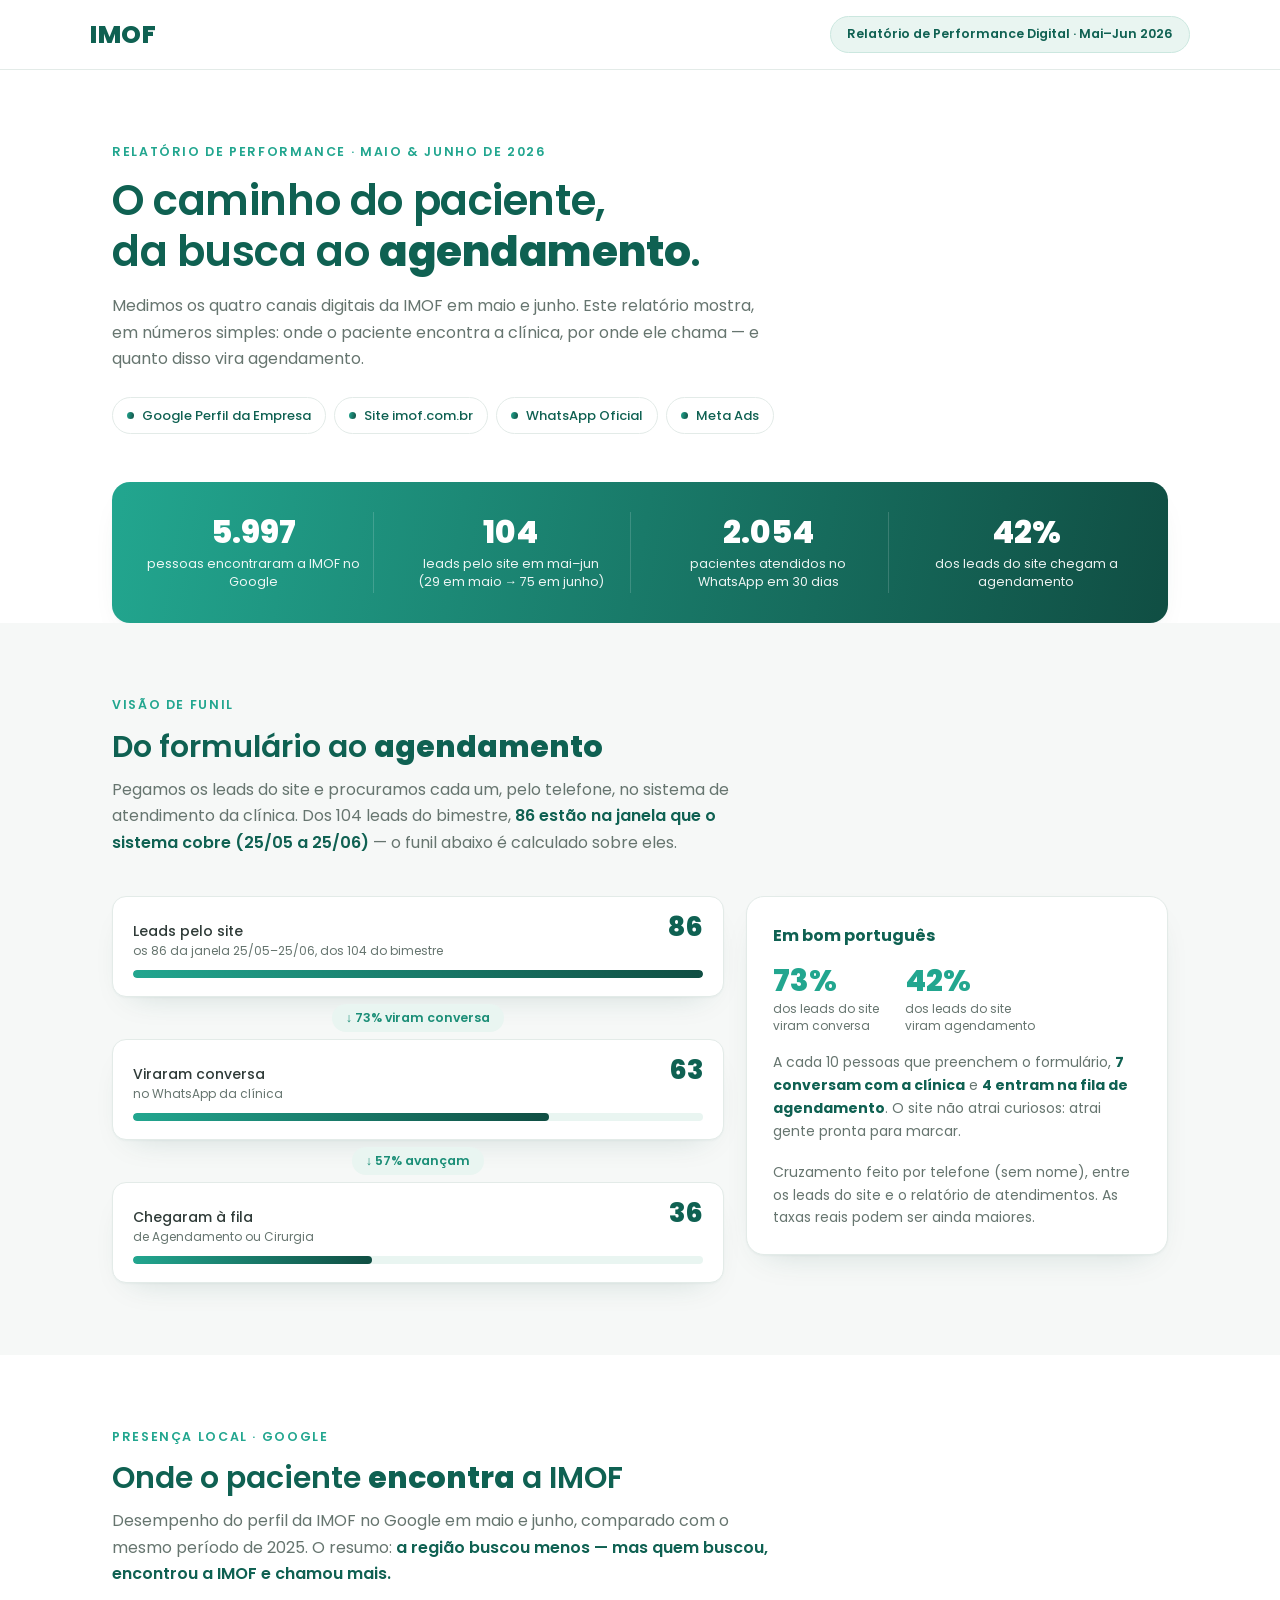
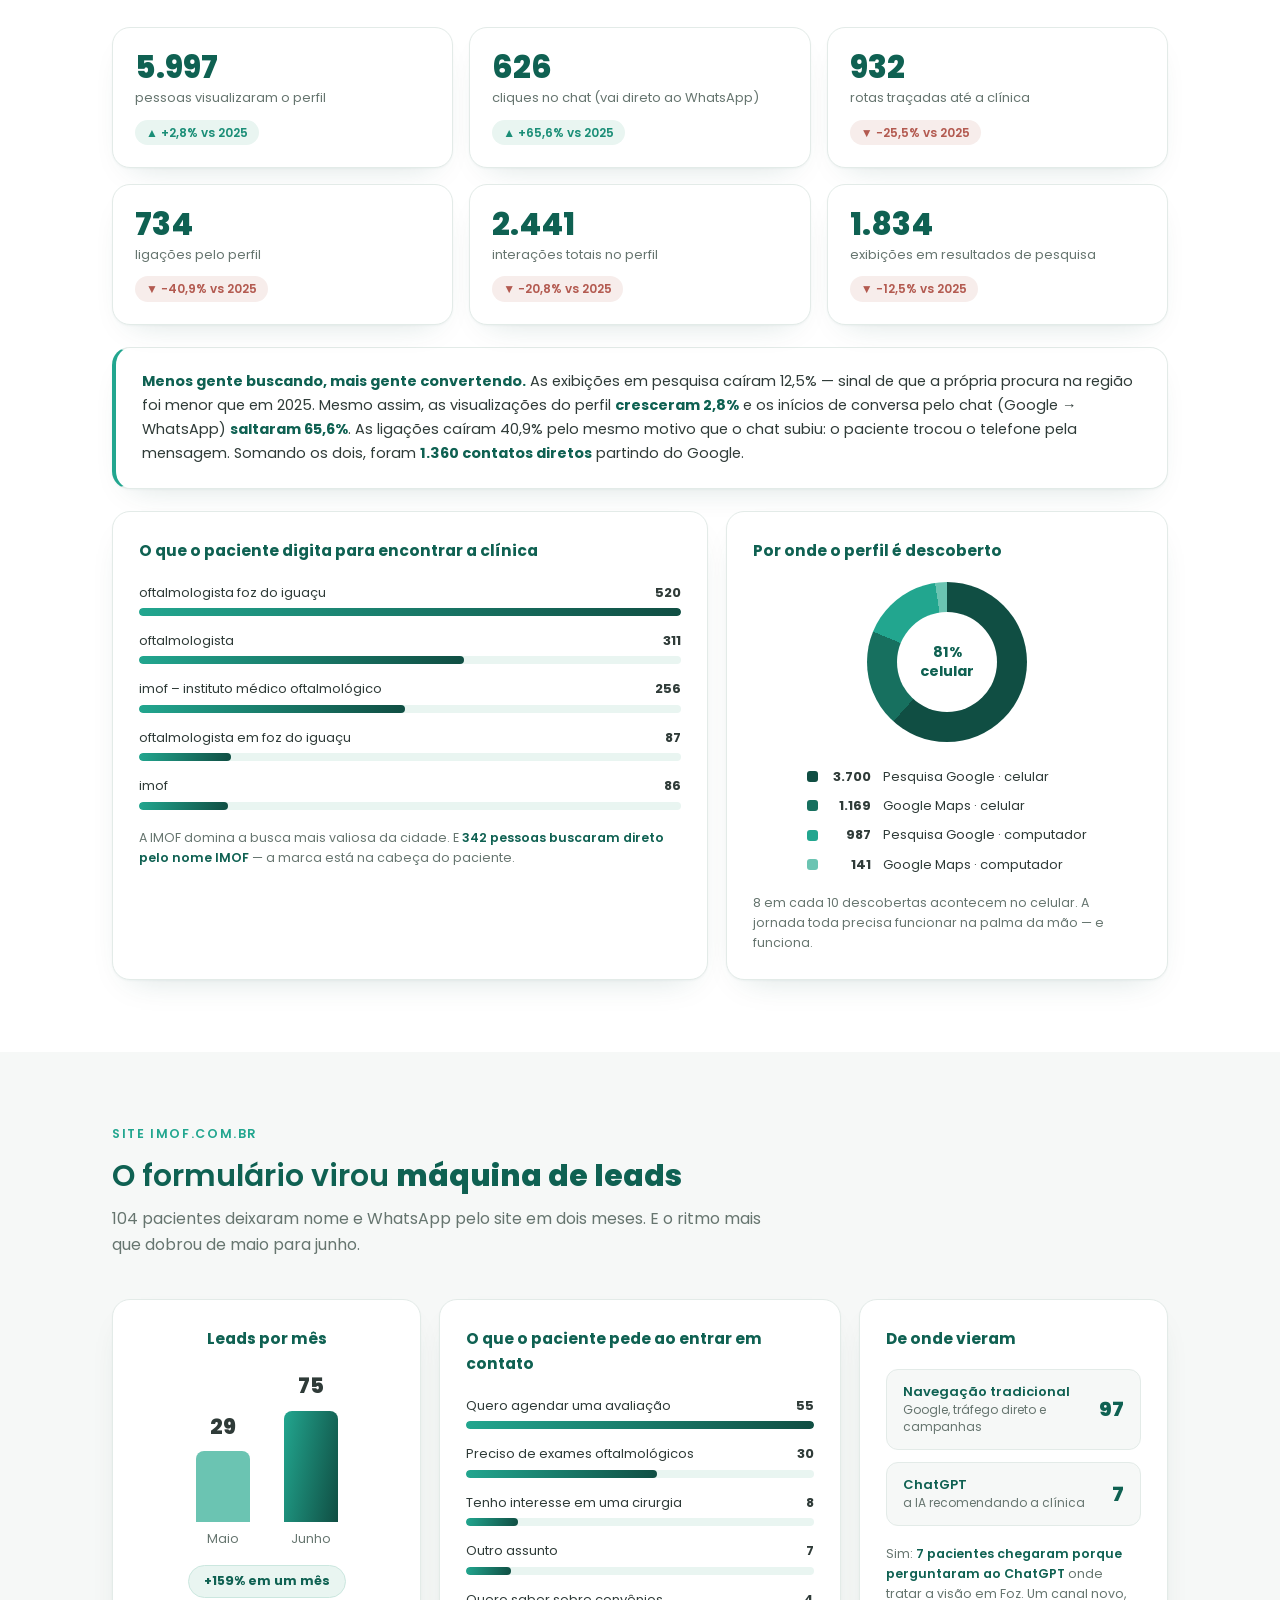
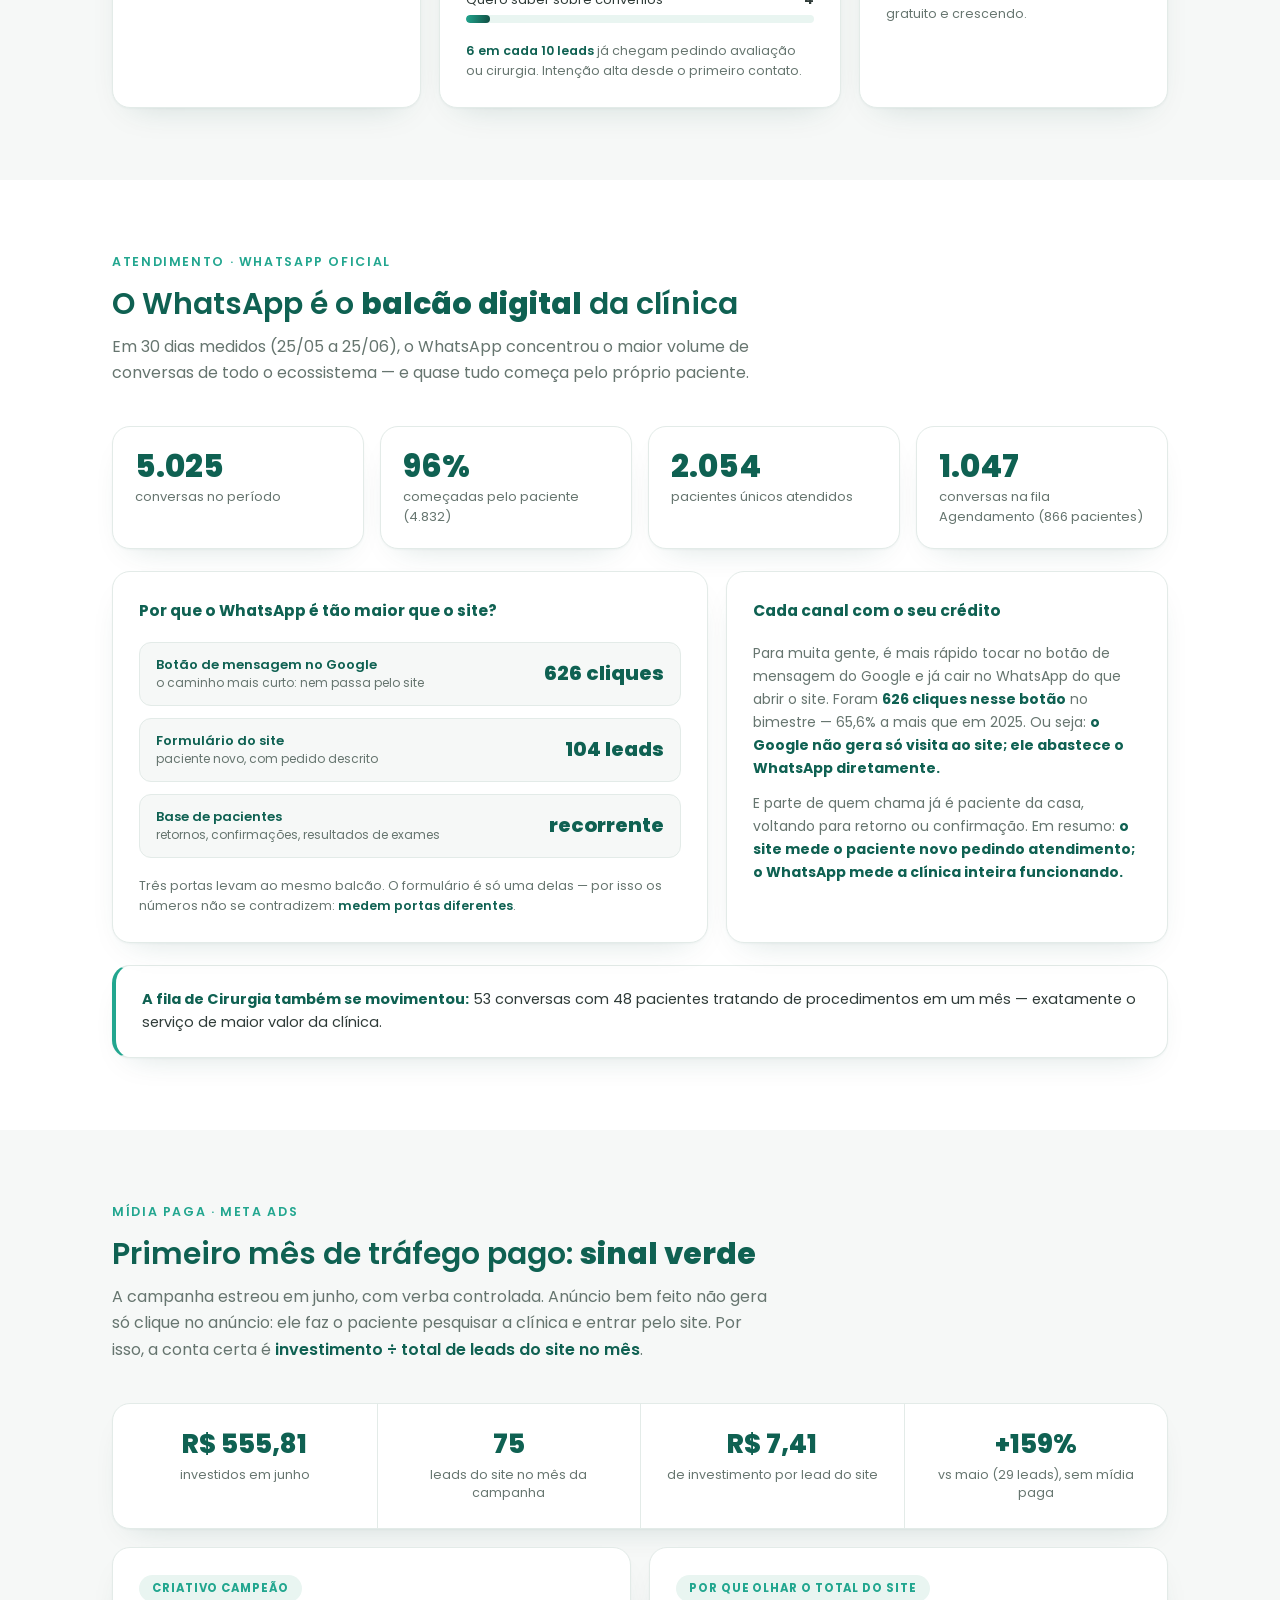
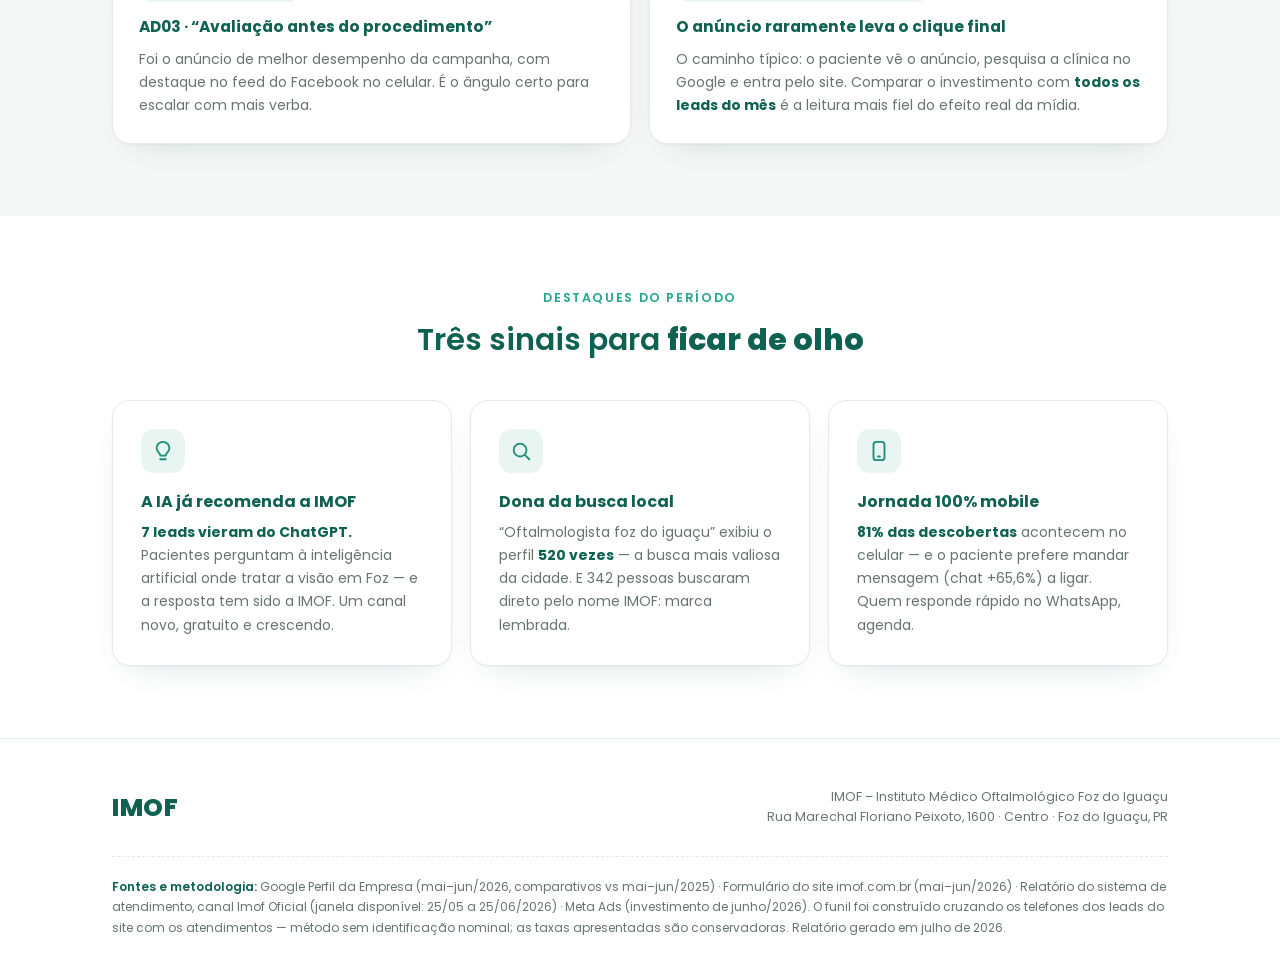
==== index.html @ c505ea87 "Publica relatório de performance digital IMOF (mai-jun 2026) Co-Authored-By: Claude Sonnet 5 <norepl" ====
<!DOCTYPE html>
<html lang="pt-BR">
<head>
<meta charset="UTF-8">
<meta name="viewport" content="width=device-width, initial-scale=1.0">
<title>IMOF · Relatório de Performance Digital — Maio & Junho 2026</title>
<link rel="icon" href="https://imof.com.br/wp-content/uploads/2026/04/imof-favicon-512-300x300.png">
<link rel="preconnect" href="https://fonts.googleapis.com">
<link rel="preconnect" href="https://fonts.gstatic.com" crossorigin>
<link href="https://fonts.googleapis.com/css2?family=Poppins:wght@400;500;600;700;800&display=swap" rel="stylesheet">
<style>
:root{
  --g900:#104E43;
  --g700:#0F6152;
  --g600:#17705F;
  --g500:#1B8E77;
  --g400:#22A68F;
  --mint:#6BC4B2;
  --mint-soft:#E9F5F1;
  --ink:#2F3B38;
  --muted:#66756F;
  --bg:#F6F8F7;
  --card:#FFFFFF;
  --line:#E3EBE8;
  --down:#B35A50;
  --grad:linear-gradient(100deg,#22A68F 0%,#104E43 100%);
  --shadow:0 1px 2px rgba(16,78,67,.04),0 14px 34px -20px rgba(16,78,67,.22);
  --radius:18px;
}
*{margin:0;padding:0;box-sizing:border-box}
html{scroll-behavior:smooth}
body{font-family:'Poppins',-apple-system,'Segoe UI',sans-serif;color:var(--ink);background:#fff;font-size:16px;line-height:1.65;-webkit-font-smoothing:antialiased}
.wrap{max-width:1100px;margin:0 auto;padding:0 22px}
section{padding:72px 0}
section.alt{background:var(--bg)}
@media(max-width:720px){section{padding:52px 0}}

/* ---------- tipografia ---------- */
.eyebrow{font-size:12.5px;font-weight:600;letter-spacing:.13em;text-transform:uppercase;color:var(--g400);margin-bottom:12px}
h1{font-size:clamp(27px,4.2vw,42px);font-weight:600;color:var(--g700);line-height:1.22;letter-spacing:-.01em}
h1 b,h2 b{font-weight:800}
h2{font-size:clamp(22px,3vw,30px);font-weight:600;color:var(--g700);line-height:1.3;margin-bottom:10px}
.lead{color:var(--muted);max-width:660px;font-size:16px}
.lead b{color:var(--g700);font-weight:600}
.center{text-align:center}
.center .lead{margin:0 auto}

/* ---------- header ---------- */
header{position:sticky;top:0;background:rgba(255,255,255,.92);backdrop-filter:blur(8px);z-index:50;border-bottom:1px solid var(--line)}
.topbar{display:flex;align-items:center;justify-content:space-between;padding:14px 0}
.topbar img{height:42px;width:auto;display:block}
.logo-fallback{font-weight:800;font-size:25px;color:var(--g700);letter-spacing:.02em}
.report-tag{font-size:12.5px;font-weight:600;color:var(--g700);background:var(--mint-soft);border:1px solid #CBE7DF;padding:7px 16px;border-radius:999px;white-space:nowrap}
@media(max-width:600px){.report-tag{display:none}}

/* ---------- hero ---------- */
.hero{padding:72px 0 0}
@media(max-width:720px){.hero{padding:48px 0 0}}
.hero .lead{margin-top:16px}
.hero-meta{display:flex;gap:8px;flex-wrap:wrap;margin-top:24px}
.pill{display:inline-flex;align-items:center;gap:8px;font-size:13px;font-weight:500;color:var(--g700);background:#fff;border:1px solid var(--line);border-radius:999px;padding:7px 14px}
.pill .dot{width:7px;height:7px;border-radius:50%;background:var(--grad)}
.hero-strip{margin-top:48px;background:var(--grad);border-radius:var(--radius);padding:30px 22px;display:grid;grid-template-columns:repeat(4,1fr);gap:18px;box-shadow:var(--shadow)}
.hero-strip .hs{color:#fff;text-align:center;padding:2px 10px;border-right:1px solid rgba(255,255,255,.16)}
.hero-strip .hs:last-child{border-right:none}
.hs .n{font-size:clamp(25px,3vw,32px);font-weight:800;line-height:1.1}
.hs .l{font-size:12.5px;opacity:.92;margin-top:6px;line-height:1.45}
@media(max-width:860px){
  .hero-strip{grid-template-columns:repeat(2,1fr);row-gap:24px}
  .hero-strip .hs:nth-child(2){border-right:none}
}
@media(max-width:440px){
  .hero-strip{grid-template-columns:1fr}
  .hero-strip .hs{border-right:none;border-bottom:1px solid rgba(255,255,255,.16);padding-bottom:18px}
  .hero-strip .hs:last-child{border-bottom:none;padding-bottom:2px}
}

/* ---------- cards base ---------- */
.panel,.mcard,.fcard,.insight{background:var(--card);border:1px solid var(--line);border-radius:var(--radius);box-shadow:var(--shadow)}
.panel{padding:26px}
.panel h3{font-size:15.5px;font-weight:700;color:var(--g700);margin-bottom:18px}
.footnote{font-size:12.5px;color:var(--muted);margin-top:18px;line-height:1.6}
.footnote b{color:var(--g700);font-weight:600}

/* ---------- funil ---------- */
.funnel-grid{display:grid;grid-template-columns:1.45fr 1fr;gap:22px;margin-top:40px;align-items:start}
@media(max-width:860px){.funnel-grid{grid-template-columns:1fr}}
.funnel{display:flex;flex-direction:column}
.frow{background:var(--card);border:1px solid var(--line);border-radius:14px;padding:16px 20px 18px;box-shadow:var(--shadow)}
.frow .ftop{display:flex;justify-content:space-between;align-items:baseline;gap:14px;margin-bottom:10px}
.frow .fl{font-size:14px;font-weight:500;line-height:1.4}
.frow .fl small{display:block;color:var(--muted);font-weight:400;font-size:12px;margin-top:1px}
.frow .fn{font-size:27px;font-weight:800;color:var(--g700);line-height:1}
.track{height:8px;background:var(--mint-soft);border-radius:999px;overflow:hidden}
.fill{height:100%;background:var(--grad);border-radius:999px;width:0;transition:width 1s cubic-bezier(.2,.7,.2,1)}
.fconn{display:flex;justify-content:center;padding:7px 0}
.fconn span{font-size:12.5px;font-weight:600;color:var(--g500);background:var(--mint-soft);border-radius:999px;padding:4px 14px}
.fcard{padding:26px}
.fcard h3{font-size:16px;font-weight:700;color:var(--g700);margin-bottom:14px}
.fcard p{font-size:14px;color:var(--muted)}
.fcard p b{color:var(--g700)}
.big-rate{display:flex;gap:26px;margin:4px 0 16px}
.big-rate div strong{display:block;font-size:30px;font-weight:800;color:var(--g400);line-height:1.15}
.big-rate div span{font-size:12px;color:var(--muted);line-height:1.45;display:block;margin-top:2px}

/* ---------- métricas ---------- */
.metrics{display:grid;grid-template-columns:repeat(3,1fr);gap:16px;margin-top:40px}
@media(max-width:860px){.metrics{grid-template-columns:repeat(2,1fr)}}
@media(max-width:400px){.metrics{grid-template-columns:1fr}}
.mcard{padding:22px;display:flex;flex-direction:column;gap:2px}
.mcard .mv{font-size:clamp(24px,2.6vw,31px);font-weight:800;color:var(--g700);line-height:1.15}
.mcard .ml{font-size:13px;color:var(--muted);line-height:1.5}
.delta{align-self:flex-start;margin-top:10px;font-size:12px;font-weight:600;border-radius:999px;padding:3px 11px}
.delta.up{color:var(--g500);background:var(--mint-soft)}
.delta.dn{color:var(--down);background:#F7EDEB}

/* ---------- insight banner ---------- */
.insight{margin-top:22px;padding:22px 26px;display:flex;align-items:flex-start;gap:18px;border-left:4px solid var(--g400)}
.insight img{width:46px;height:46px;flex:none;margin-top:2px}
.insight p{font-size:14.5px;color:var(--ink)}
.insight b{color:var(--g700)}
@media(max-width:560px){.insight{padding:20px}}

/* ---------- colunas ---------- */
.two-col{display:grid;grid-template-columns:1.35fr 1fr;gap:18px;margin-top:22px;align-items:stretch}
@media(max-width:860px){.two-col{grid-template-columns:1fr}}
.hbar{margin-bottom:14px}
.hbar:last-of-type{margin-bottom:0}
.hbar .ht{display:flex;justify-content:space-between;gap:12px;font-size:13px;margin-bottom:5px}
.hbar .ht span:first-child{min-width:0;overflow:hidden;text-overflow:ellipsis;white-space:nowrap}
.hbar .ht span:last-child{font-weight:700;color:var(--ink)}

/* donut */
.donut-wrap{display:flex;align-items:center;gap:24px;flex-wrap:wrap}
.donut{width:160px;height:160px;border-radius:50%;background:conic-gradient(var(--g900) 0 61.7%,var(--g600) 61.7% 81.2%,var(--g400) 81.2% 97.6%,var(--mint) 97.6% 100%);position:relative;flex:none;margin:0 auto}
.donut::after{content:'81%\A celular';white-space:pre;position:absolute;inset:30px;background:var(--card);border-radius:50%;display:flex;align-items:center;justify-content:center;text-align:center;font-size:14.5px;font-weight:700;color:var(--g700);line-height:1.3}
.legend{font-size:13px;display:flex;flex-direction:column;gap:8px;margin:0 auto}
.legend li{list-style:none;display:flex;align-items:center;gap:9px}
.legend i{width:11px;height:11px;border-radius:3px;flex:none}
.legend b{color:var(--ink);min-width:44px;text-align:right}

/* ---------- leads ---------- */
.leads-grid{display:grid;grid-template-columns:1fr 1.3fr 1fr;gap:18px;margin-top:40px}
@media(max-width:960px){.leads-grid{grid-template-columns:1fr 1fr}}
@media(max-width:680px){.leads-grid{grid-template-columns:1fr}}
.vbars{display:flex;align-items:flex-end;justify-content:center;gap:34px;height:180px;margin-top:6px}
.vb{display:flex;flex-direction:column;align-items:center;gap:7px;height:100%;justify-content:flex-end}
.vb .col{width:54px;border-radius:8px 8px 0 0;background:var(--grad);height:0;transition:height 1s cubic-bezier(.2,.7,.2,1)}
.vb.past .col{background:var(--mint)}
.vb .num{font-size:21px;font-weight:800;color:var(--ink)}
.vb .lab{font-size:12.5px;color:var(--muted)}
.growth-chip{display:inline-flex;margin-top:16px;font-size:12.5px;font-weight:700;color:var(--g700);background:var(--mint-soft);border:1px solid #CBE7DF;border-radius:999px;padding:5px 15px}
.src-list{display:flex;flex-direction:column;gap:12px}
.src{display:flex;align-items:center;justify-content:space-between;gap:12px;border:1px solid var(--line);border-radius:12px;padding:13px 16px;background:var(--bg)}
.src .sl{font-size:13px;font-weight:600;line-height:1.4;color:var(--g700)}
.src .sl small{display:block;color:var(--muted);font-weight:400;font-size:12px;margin-top:1px}
.src .sn{font-size:20px;font-weight:800;color:var(--g700);white-space:nowrap}

/* ---------- whatsapp ---------- */
.wa-grid{display:grid;grid-template-columns:repeat(4,1fr);gap:16px;margin-top:40px}
@media(max-width:960px){.wa-grid{grid-template-columns:repeat(2,1fr)}}
@media(max-width:400px){.wa-grid{grid-template-columns:1fr}}

/* ---------- meta ads ---------- */
.pipeline{display:grid;grid-template-columns:repeat(4,1fr);gap:0;margin-top:40px;background:var(--card);border:1px solid var(--line);border-radius:var(--radius);box-shadow:var(--shadow);overflow:hidden}
.pstep{padding:26px 18px;text-align:center}
.pstep+.pstep{border-left:1px solid var(--line)}
.pstep .pv{font-size:clamp(22px,2.4vw,26px);font-weight:800;color:var(--g700);line-height:1.15}
.pstep .pl{font-size:12.5px;color:var(--muted);margin-top:6px;line-height:1.45}
@media(max-width:860px){
  .pipeline{grid-template-columns:1fr 1fr}
  .pstep:nth-child(3){border-left:none}
  .pstep:nth-child(n+3){border-top:1px solid var(--line)}
}
@media(max-width:400px){
  .pipeline{grid-template-columns:1fr}
  .pstep+.pstep{border-left:none;border-top:1px solid var(--line)}
}
.meta-notes{display:grid;grid-template-columns:1fr 1fr;gap:18px;margin-top:18px}
@media(max-width:760px){.meta-notes{grid-template-columns:1fr}}
.meta-notes .panel p{font-size:14px;color:var(--muted)}
.meta-notes .panel p b{color:var(--g700)}
.meta-notes .panel h3{margin-bottom:8px}
.tagline{display:inline-flex;font-size:11.5px;font-weight:700;letter-spacing:.08em;text-transform:uppercase;color:var(--g400);background:var(--mint-soft);border-radius:999px;padding:4px 13px;margin-bottom:12px}

/* ---------- destaques ---------- */
.hl-grid{display:grid;grid-template-columns:repeat(3,1fr);gap:18px;margin-top:40px}
@media(max-width:860px){.hl-grid{grid-template-columns:1fr}}
.hl{background:var(--card);border:1px solid var(--line);border-radius:var(--radius);box-shadow:var(--shadow);padding:28px}
.hl .ico{width:44px;height:44px;border-radius:13px;background:var(--mint-soft);display:flex;align-items:center;justify-content:center;margin-bottom:16px}
.hl .ico svg{width:22px;height:22px;stroke:var(--g500)}
.hl h3{font-size:16px;font-weight:700;color:var(--g700);margin-bottom:6px}
.hl p{font-size:14px;color:var(--muted)}
.hl p b{color:var(--g700)}

/* ---------- footer ---------- */
footer{padding:48px 0 38px;border-top:1px solid var(--line)}
.f-top{display:flex;justify-content:space-between;align-items:center;gap:20px;flex-wrap:wrap}
.f-top img{height:36px}
.f-top .addr{font-size:12.5px;color:var(--muted);text-align:right}
@media(max-width:560px){.f-top .addr{text-align:left}}
.method{margin-top:28px;font-size:12px;color:var(--muted);line-height:1.7;border-top:1px dashed var(--line);padding-top:20px}
.method b{color:var(--g700);font-weight:600}

/* ---------- animações ---------- */
.reveal{opacity:0;transform:translateY(18px);transition:opacity .6s ease,transform .6s ease}
.reveal.in{opacity:1;transform:none}
@media(prefers-reduced-motion:reduce){
  .reveal{opacity:1;transform:none;transition:none}
  .fill,.vb .col{transition:none}
}
@media print{
  header{position:static}
  section{padding:30px 0}
  .reveal{opacity:1;transform:none}
  body{font-size:13px}
}
</style>
</head>
<body>

<header>
  <div class="wrap topbar">
    <img src="https://imof.com.br/wp-content/uploads/2026/04/logo-imof.png" alt="IMOF – Instituto Médico Oftalmológico Foz do Iguaçu" onerror="this.outerHTML='<span class=&quot;logo-fallback&quot;>IMOF</span>'">
    <span class="report-tag">Relatório de Performance Digital · Mai–Jun 2026</span>
  </div>
</header>

<!-- ================= HERO ================= -->
<section class="hero">
  <div class="wrap">
    <div class="reveal">
      <div class="eyebrow">Relatório de Performance · Maio &amp; Junho de 2026</div>
      <h1>O caminho do paciente,<br>da busca ao <b>agendamento</b>.</h1>
      <p class="lead">Medimos os quatro canais digitais da IMOF em maio e junho. Este relatório mostra, em números simples: onde o paciente encontra a clínica, por onde ele chama — e quanto disso vira agendamento.</p>
      <div class="hero-meta">
        <span class="pill"><span class="dot"></span>Google Perfil da Empresa</span>
        <span class="pill"><span class="dot"></span>Site imof.com.br</span>
        <span class="pill"><span class="dot"></span>WhatsApp Oficial</span>
        <span class="pill"><span class="dot"></span>Meta Ads</span>
      </div>
    </div>
    <div class="hero-strip reveal">
      <div class="hs"><div class="n">5.997</div><div class="l">pessoas encontraram a IMOF no Google</div></div>
      <div class="hs"><div class="n">104</div><div class="l">leads pelo site em mai–jun<br>(29 em maio → 75 em junho)</div></div>
      <div class="hs"><div class="n">2.054</div><div class="l">pacientes atendidos no WhatsApp em 30 dias</div></div>
      <div class="hs"><div class="n">42%</div><div class="l">dos leads do site chegam a agendamento</div></div>
    </div>
  </div>
</section>

<!-- ================= FUNIL ================= -->
<section class="alt" id="funil">
  <div class="wrap">
    <div class="reveal">
      <div class="eyebrow">Visão de Funil</div>
      <h2>Do formulário ao <b>agendamento</b></h2>
      <p class="lead">Pegamos os leads do site e procuramos cada um, pelo telefone, no sistema de atendimento da clínica. Dos 104 leads do bimestre, <b>86 estão na janela que o sistema cobre (25/05 a 25/06)</b> — o funil abaixo é calculado sobre eles.</p>
    </div>
    <div class="funnel-grid">
      <div class="funnel reveal">
        <div class="frow">
          <div class="ftop">
            <span class="fl">Leads pelo site<small>os 86 da janela 25/05–25/06, dos 104 do bimestre</small></span>
            <span class="fn">86</span>
          </div>
          <div class="track"><div class="fill" data-w="100%"></div></div>
        </div>
        <div class="fconn"><span>↓ 73% viram conversa</span></div>
        <div class="frow">
          <div class="ftop">
            <span class="fl">Viraram conversa<small>no WhatsApp da clínica</small></span>
            <span class="fn">63</span>
          </div>
          <div class="track"><div class="fill" data-w="73%"></div></div>
        </div>
        <div class="fconn"><span>↓ 57% avançam</span></div>
        <div class="frow">
          <div class="ftop">
            <span class="fl">Chegaram à fila<small>de Agendamento ou Cirurgia</small></span>
            <span class="fn">36</span>
          </div>
          <div class="track"><div class="fill" data-w="42%"></div></div>
        </div>
      </div>
      <div class="fcard reveal">
        <h3>Em bom português</h3>
        <div class="big-rate">
          <div><strong>73%</strong><span>dos leads do site<br>viram conversa</span></div>
          <div><strong>42%</strong><span>dos leads do site<br>viram agendamento</span></div>
        </div>
        <p>A cada 10 pessoas que preenchem o formulário, <b>7 conversam com a clínica</b> e <b>4 entram na fila de agendamento</b>. O site não atrai curiosos: atrai gente pronta para marcar.</p>
        <p class="footnote">Cruzamento feito por telefone (sem nome), entre os leads do site e o relatório de atendimentos. As taxas reais podem ser ainda maiores.</p>
      </div>
    </div>
  </div>
</section>

<!-- ================= GOOGLE ================= -->
<section id="google">
  <div class="wrap">
    <div class="reveal">
      <div class="eyebrow">Presença Local · Google</div>
      <h2>Onde o paciente <b>encontra</b> a IMOF</h2>
      <p class="lead">Desempenho do perfil da IMOF no Google em maio e junho, comparado com o mesmo período de 2025. O resumo: <b>a região buscou menos — mas quem buscou, encontrou a IMOF e chamou mais.</b></p>
    </div>
    <div class="metrics reveal">
      <div class="mcard"><span class="mv">5.997</span><span class="ml">pessoas visualizaram o perfil</span><span class="delta up">▲ +2,8% vs 2025</span></div>
      <div class="mcard"><span class="mv">626</span><span class="ml">cliques no chat (vai direto ao WhatsApp)</span><span class="delta up">▲ +65,6% vs 2025</span></div>
      <div class="mcard"><span class="mv">932</span><span class="ml">rotas traçadas até a clínica</span><span class="delta dn">▼ −25,5% vs 2025</span></div>
      <div class="mcard"><span class="mv">734</span><span class="ml">ligações pelo perfil</span><span class="delta dn">▼ −40,9% vs 2025</span></div>
      <div class="mcard"><span class="mv">2.441</span><span class="ml">interações totais no perfil</span><span class="delta dn">▼ −20,8% vs 2025</span></div>
      <div class="mcard"><span class="mv">1.834</span><span class="ml">exibições em resultados de pesquisa</span><span class="delta dn">▼ −12,5% vs 2025</span></div>
    </div>
    <div class="insight reveal">
      <img src="https://imof.com.br/wp-content/uploads/2026/04/imof-isotipo-cta.svg" alt="" onerror="this.style.display='none'">
      <p><b>Menos gente buscando, mais gente convertendo.</b> As exibições em pesquisa caíram 12,5% — sinal de que a própria procura na região foi menor que em 2025. Mesmo assim, as visualizações do perfil <b>cresceram 2,8%</b> e os inícios de conversa pelo chat (Google → WhatsApp) <b>saltaram 65,6%</b>. As ligações caíram 40,9% pelo mesmo motivo que o chat subiu: o paciente trocou o telefone pela mensagem. Somando os dois, foram <b>1.360 contatos diretos</b> partindo do Google.</p>
    </div>
    <div class="two-col">
      <div class="panel reveal">
        <h3>O que o paciente digita para encontrar a clínica</h3>
        <div class="hbar"><div class="ht"><span>oftalmologista foz do iguaçu</span><span>520</span></div><div class="track"><div class="fill" data-w="100%"></div></div></div>
        <div class="hbar"><div class="ht"><span>oftalmologista</span><span>311</span></div><div class="track"><div class="fill" data-w="60%"></div></div></div>
        <div class="hbar"><div class="ht"><span>imof – instituto médico oftalmológico</span><span>256</span></div><div class="track"><div class="fill" data-w="49%"></div></div></div>
        <div class="hbar"><div class="ht"><span>oftalmologista em foz do iguaçu</span><span>87</span></div><div class="track"><div class="fill" data-w="17%"></div></div></div>
        <div class="hbar"><div class="ht"><span>imof</span><span>86</span></div><div class="track"><div class="fill" data-w="16.5%"></div></div></div>
        <p class="footnote">A IMOF domina a busca mais valiosa da cidade. E <b>342 pessoas buscaram direto pelo nome IMOF</b> — a marca está na cabeça do paciente.</p>
      </div>
      <div class="panel reveal">
        <h3>Por onde o perfil é descoberto</h3>
        <div class="donut-wrap">
          <div class="donut" role="img" aria-label="81% das descobertas acontecem no celular"></div>
          <ul class="legend">
            <li><i style="background:var(--g900)"></i><b>3.700</b>&nbsp;Pesquisa Google · celular</li>
            <li><i style="background:var(--g600)"></i><b>1.169</b>&nbsp;Google Maps · celular</li>
            <li><i style="background:var(--g400)"></i><b>987</b>&nbsp;Pesquisa Google · computador</li>
            <li><i style="background:var(--mint)"></i><b>141</b>&nbsp;Google Maps · computador</li>
          </ul>
        </div>
        <p class="footnote">8 em cada 10 descobertas acontecem no celular. A jornada toda precisa funcionar na palma da mão — e funciona.</p>
      </div>
    </div>
  </div>
</section>

<!-- ================= LEADS SITE ================= -->
<section class="alt" id="leads">
  <div class="wrap">
    <div class="reveal">
      <div class="eyebrow">Site imof.com.br</div>
      <h2>O formulário virou <b>máquina de leads</b></h2>
      <p class="lead">104 pacientes deixaram nome e WhatsApp pelo site em dois meses. E o ritmo mais que dobrou de maio para junho.</p>
    </div>
    <div class="leads-grid">
      <div class="panel reveal center">
        <h3>Leads por mês</h3>
        <div class="vbars">
          <div class="vb past"><span class="num">29</span><div class="col" data-h="39%"></div><span class="lab">Maio</span></div>
          <div class="vb"><span class="num">75</span><div class="col" data-h="100%"></div><span class="lab">Junho</span></div>
        </div>
        <span class="growth-chip">+159% em um mês</span>
      </div>
      <div class="panel reveal">
        <h3>O que o paciente pede ao entrar em contato</h3>
        <div class="hbar"><div class="ht"><span>Quero agendar uma avaliação</span><span>55</span></div><div class="track"><div class="fill" data-w="100%"></div></div></div>
        <div class="hbar"><div class="ht"><span>Preciso de exames oftalmológicos</span><span>30</span></div><div class="track"><div class="fill" data-w="55%"></div></div></div>
        <div class="hbar"><div class="ht"><span>Tenho interesse em uma cirurgia</span><span>8</span></div><div class="track"><div class="fill" data-w="15%"></div></div></div>
        <div class="hbar"><div class="ht"><span>Outro assunto</span><span>7</span></div><div class="track"><div class="fill" data-w="13%"></div></div></div>
        <div class="hbar"><div class="ht"><span>Quero saber sobre convênios</span><span>4</span></div><div class="track"><div class="fill" data-w="7%"></div></div></div>
        <p class="footnote"><b>6 em cada 10 leads</b> já chegam pedindo avaliação ou cirurgia. Intenção alta desde o primeiro contato.</p>
      </div>
      <div class="panel reveal">
        <h3>De onde vieram</h3>
        <div class="src-list">
          <div class="src"><span class="sl">Navegação tradicional<small>Google, tráfego direto e campanhas</small></span><span class="sn">97</span></div>
          <div class="src"><span class="sl">ChatGPT<small>a IA recomendando a clínica</small></span><span class="sn">7</span></div>
        </div>
        <p class="footnote">Sim: <b>7 pacientes chegaram porque perguntaram ao ChatGPT</b> onde tratar a visão em Foz. Um canal novo, gratuito e crescendo.</p>
      </div>
    </div>
  </div>
</section>

<!-- ================= WHATSAPP ================= -->
<section id="whatsapp">
  <div class="wrap">
    <div class="reveal">
      <div class="eyebrow">Atendimento · WhatsApp Oficial</div>
      <h2>O WhatsApp é o <b>balcão digital</b> da clínica</h2>
      <p class="lead">Em 30 dias medidos (25/05 a 25/06), o WhatsApp concentrou o maior volume de conversas de todo o ecossistema — e quase tudo começa pelo próprio paciente.</p>
    </div>
    <div class="wa-grid reveal">
      <div class="mcard"><span class="mv">5.025</span><span class="ml">conversas no período</span></div>
      <div class="mcard"><span class="mv">96%</span><span class="ml">começadas pelo paciente (4.832)</span></div>
      <div class="mcard"><span class="mv">2.054</span><span class="ml">pacientes únicos atendidos</span></div>
      <div class="mcard"><span class="mv">1.047</span><span class="ml">conversas na fila Agendamento (866 pacientes)</span></div>
    </div>
    <div class="two-col">
      <div class="panel reveal">
        <h3>Por que o WhatsApp é tão maior que o site?</h3>
        <div class="src-list">
          <div class="src"><span class="sl">Botão de mensagem no Google<small>o caminho mais curto: nem passa pelo site</small></span><span class="sn">626 cliques</span></div>
          <div class="src"><span class="sl">Formulário do site<small>paciente novo, com pedido descrito</small></span><span class="sn">104 leads</span></div>
          <div class="src"><span class="sl">Base de pacientes<small>retornos, confirmações, resultados de exames</small></span><span class="sn">recorrente</span></div>
        </div>
        <p class="footnote">Três portas levam ao mesmo balcão. O formulário é só uma delas — por isso os números não se contradizem: <b>medem portas diferentes</b>.</p>
      </div>
      <div class="panel reveal">
        <h3>Cada canal com o seu crédito</h3>
        <p style="font-size:14px;color:var(--muted)">Para muita gente, é mais rápido tocar no botão de mensagem do Google e já cair no WhatsApp do que abrir o site. Foram <b style="color:var(--g700)">626 cliques nesse botão</b> no bimestre — 65,6% a mais que em 2025. Ou seja: <b style="color:var(--g700)">o Google não gera só visita ao site; ele abastece o WhatsApp diretamente.</b></p>
        <p style="font-size:14px;color:var(--muted);margin-top:12px">E parte de quem chama já é paciente da casa, voltando para retorno ou confirmação. Em resumo: <b style="color:var(--g700)">o site mede o paciente novo pedindo atendimento; o WhatsApp mede a clínica inteira funcionando.</b></p>
      </div>
    </div>
    <div class="insight reveal">
      <img src="https://imof.com.br/wp-content/uploads/2026/04/imof-isotipo-cta.svg" alt="" onerror="this.style.display='none'">
      <p><b>A fila de Cirurgia também se movimentou:</b> 53 conversas com 48 pacientes tratando de procedimentos em um mês — exatamente o serviço de maior valor da clínica.</p>
    </div>
  </div>
</section>

<!-- ================= META ADS ================= -->
<section class="alt" id="meta">
  <div class="wrap">
    <div class="reveal">
      <div class="eyebrow">Mídia Paga · Meta Ads</div>
      <h2>Primeiro mês de tráfego pago: <b>sinal verde</b></h2>
      <p class="lead">A campanha estreou em junho, com verba controlada. Anúncio bem feito não gera só clique no anúncio: ele faz o paciente pesquisar a clínica e entrar pelo site. Por isso, a conta certa é <b>investimento ÷ total de leads do site no mês</b>.</p>
    </div>
    <div class="pipeline reveal">
      <div class="pstep"><div class="pv">R$ 555,81</div><div class="pl">investidos em junho</div></div>
      <div class="pstep"><div class="pv">75</div><div class="pl">leads do site no mês da campanha</div></div>
      <div class="pstep"><div class="pv">R$ 7,41</div><div class="pl">de investimento por lead do site</div></div>
      <div class="pstep"><div class="pv">+159%</div><div class="pl">vs maio (29 leads), sem mídia paga</div></div>
    </div>
    <div class="meta-notes">
      <div class="panel reveal">
        <span class="tagline">Criativo campeão</span>
        <h3>AD03 · “Avaliação antes do procedimento”</h3>
        <p>Foi o anúncio de melhor desempenho da campanha, com destaque no feed do Facebook no celular. É o ângulo certo para escalar com mais verba.</p>
      </div>
      <div class="panel reveal">
        <span class="tagline">Por que olhar o total do site</span>
        <h3>O anúncio raramente leva o clique final</h3>
        <p>O caminho típico: o paciente vê o anúncio, pesquisa a clínica no Google e entra pelo site. Comparar o investimento com <b>todos os leads do mês</b> é a leitura mais fiel do efeito real da mídia.</p>
      </div>
    </div>
  </div>
</section>

<!-- ================= DESTAQUES ================= -->
<section id="destaques">
  <div class="wrap">
    <div class="center reveal">
      <div class="eyebrow">Destaques do Período</div>
      <h2>Três sinais para <b>ficar de olho</b></h2>
    </div>
    <div class="hl-grid">
      <div class="hl reveal">
        <div class="ico"><svg viewBox="0 0 24 24" fill="none" stroke-width="2" stroke-linecap="round" stroke-linejoin="round"><path d="M12 2a7 7 0 0 1 7 7c0 2.5-1.5 4-3 5.5-.8.8-1 1.5-1 2.5h-6c0-1-.2-1.7-1-2.5C6.5 13 5 11.5 5 9a7 7 0 0 1 7-7z"/><path d="M9 21h6"/></svg></div>
        <h3>A IA já recomenda a IMOF</h3>
        <p><b>7 leads vieram do ChatGPT.</b> Pacientes perguntam à inteligência artificial onde tratar a visão em Foz — e a resposta tem sido a IMOF. Um canal novo, gratuito e crescendo.</p>
      </div>
      <div class="hl reveal">
        <div class="ico"><svg viewBox="0 0 24 24" fill="none" stroke-width="2" stroke-linecap="round" stroke-linejoin="round"><circle cx="11" cy="11" r="7"/><path d="m21 21-4.3-4.3"/></svg></div>
        <h3>Dona da busca local</h3>
        <p>“Oftalmologista foz do iguaçu” exibiu o perfil <b>520 vezes</b> — a busca mais valiosa da cidade. E 342 pessoas buscaram direto pelo nome IMOF: marca lembrada.</p>
      </div>
      <div class="hl reveal">
        <div class="ico"><svg viewBox="0 0 24 24" fill="none" stroke-width="2" stroke-linecap="round" stroke-linejoin="round"><rect x="6" y="2" width="12" height="20" rx="3"/><path d="M11 18h2"/></svg></div>
        <h3>Jornada 100% mobile</h3>
        <p><b>81% das descobertas</b> acontecem no celular — e o paciente prefere mandar mensagem (chat +65,6%) a ligar. Quem responde rápido no WhatsApp, agenda.</p>
      </div>
    </div>
  </div>
</section>

<!-- ================= FOOTER ================= -->
<footer>
  <div class="wrap">
    <div class="f-top">
      <img src="https://imof.com.br/wp-content/uploads/2026/04/logo-imof.png" alt="IMOF" onerror="this.outerHTML='<span class=&quot;logo-fallback&quot;>IMOF</span>'">
      <div class="addr">IMOF – Instituto Médico Oftalmológico Foz do Iguaçu<br>Rua Marechal Floriano Peixoto, 1600 · Centro · Foz do Iguaçu, PR</div>
    </div>
    <div class="method">
      <b>Fontes e metodologia:</b> Google Perfil da Empresa (mai–jun/2026, comparativos vs mai–jun/2025) · Formulário do site imof.com.br (mai–jun/2026) · Relatório do sistema de atendimento, canal Imof Oficial (janela disponível: 25/05 a 25/06/2026) · Meta Ads (investimento de junho/2026). O funil foi construído cruzando os telefones dos leads do site com os atendimentos — método sem identificação nominal; as taxas apresentadas são conservadoras. Relatório gerado em julho de 2026.
    </div>
  </div>
</footer>

<script>
document.addEventListener('DOMContentLoaded',function(){
  var io=new IntersectionObserver(function(entries){
    entries.forEach(function(e){
      if(!e.isIntersecting)return;
      e.target.classList.add('in');
      e.target.querySelectorAll('.fill').forEach(function(f){f.style.width=f.dataset.w});
      e.target.querySelectorAll('.vb .col').forEach(function(c){c.style.height=c.dataset.h});
      io.unobserve(e.target);
    });
  },{threshold:.15});
  document.querySelectorAll('.reveal').forEach(function(el){io.observe(el)});
});
</script>
</body>
</html>
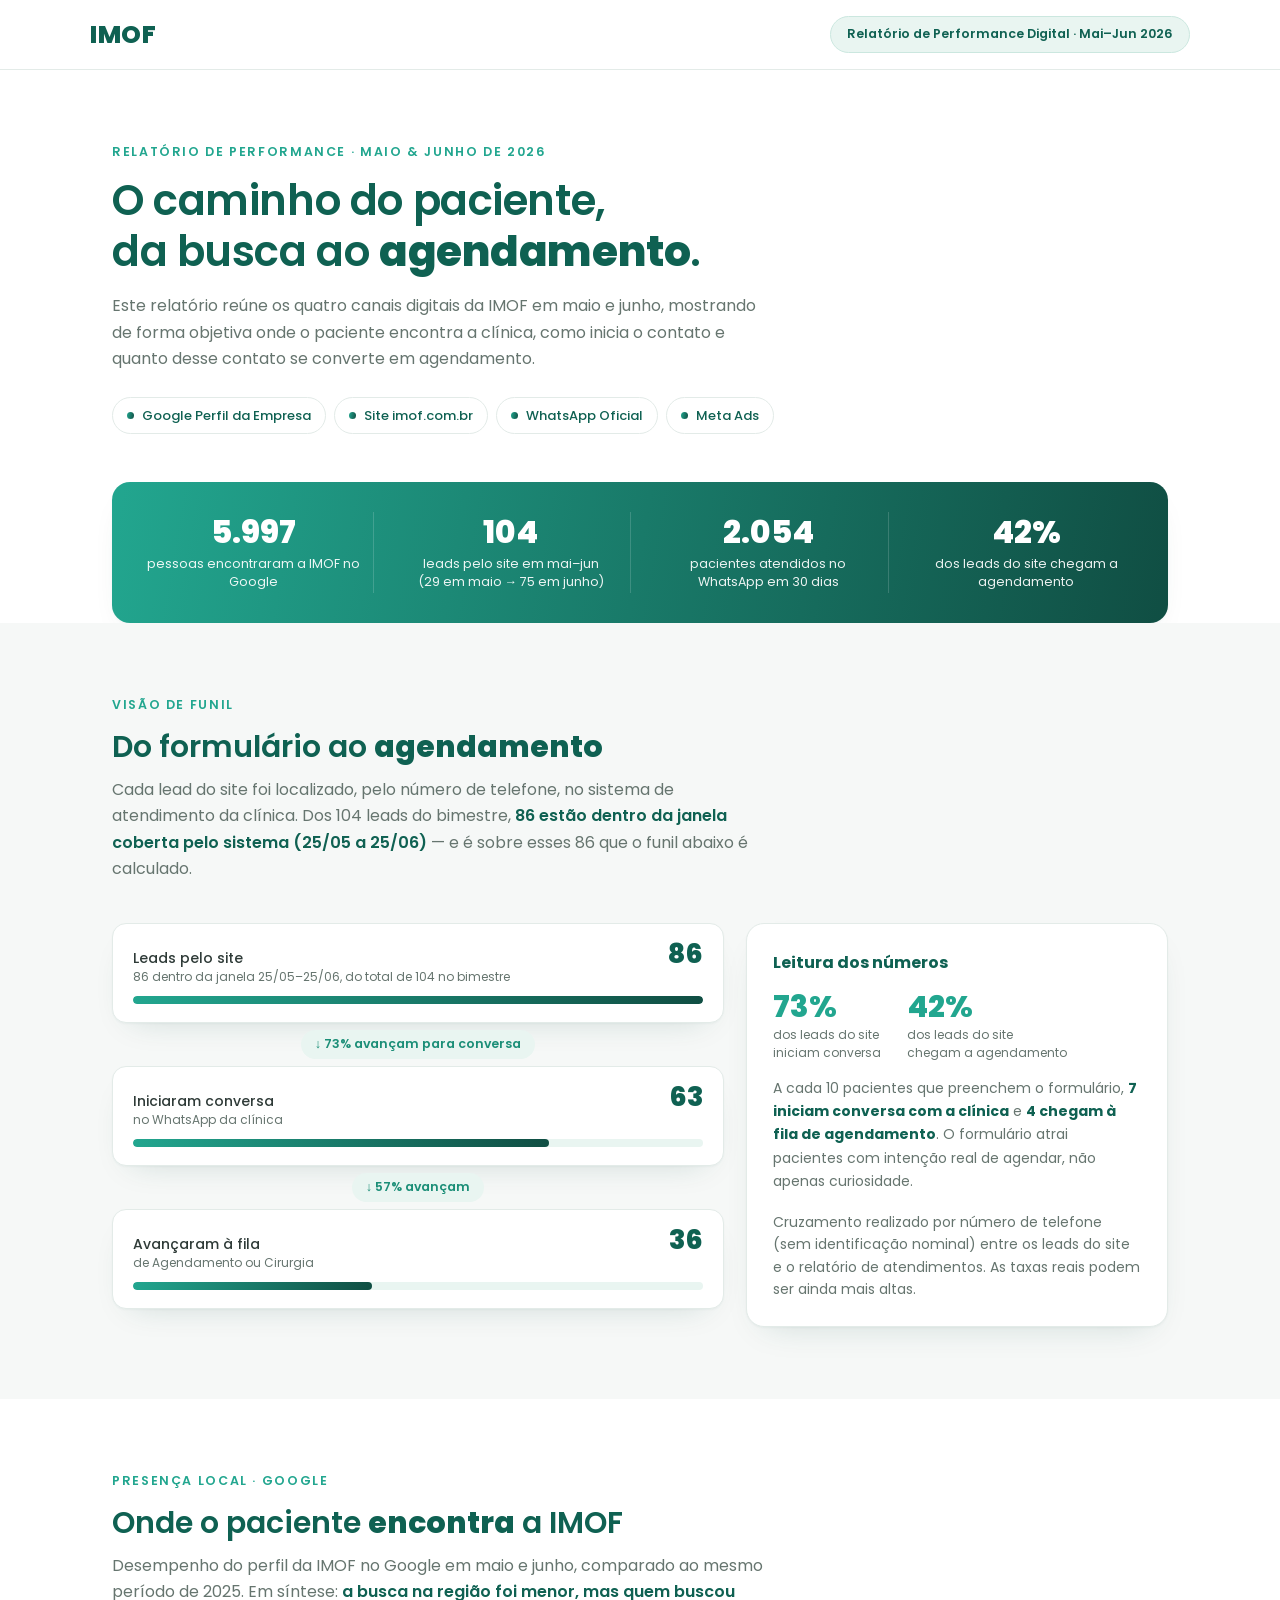
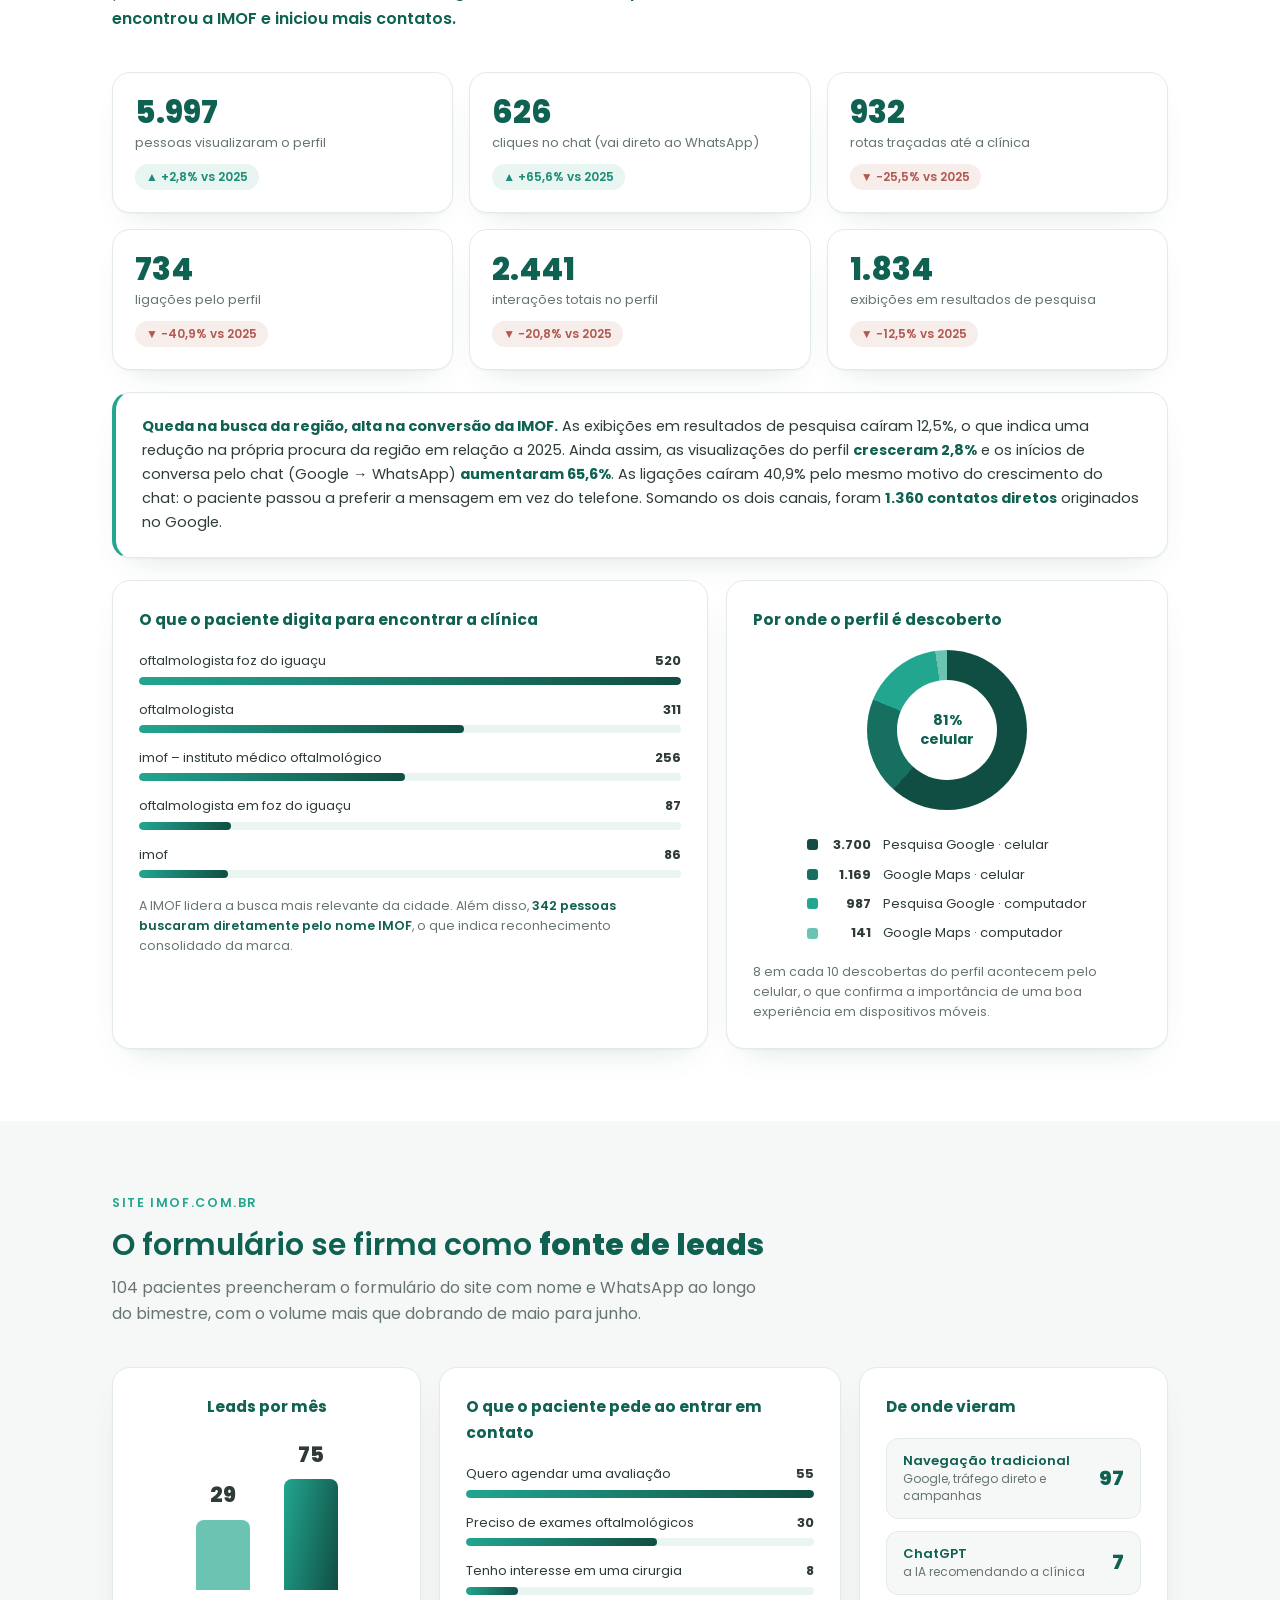
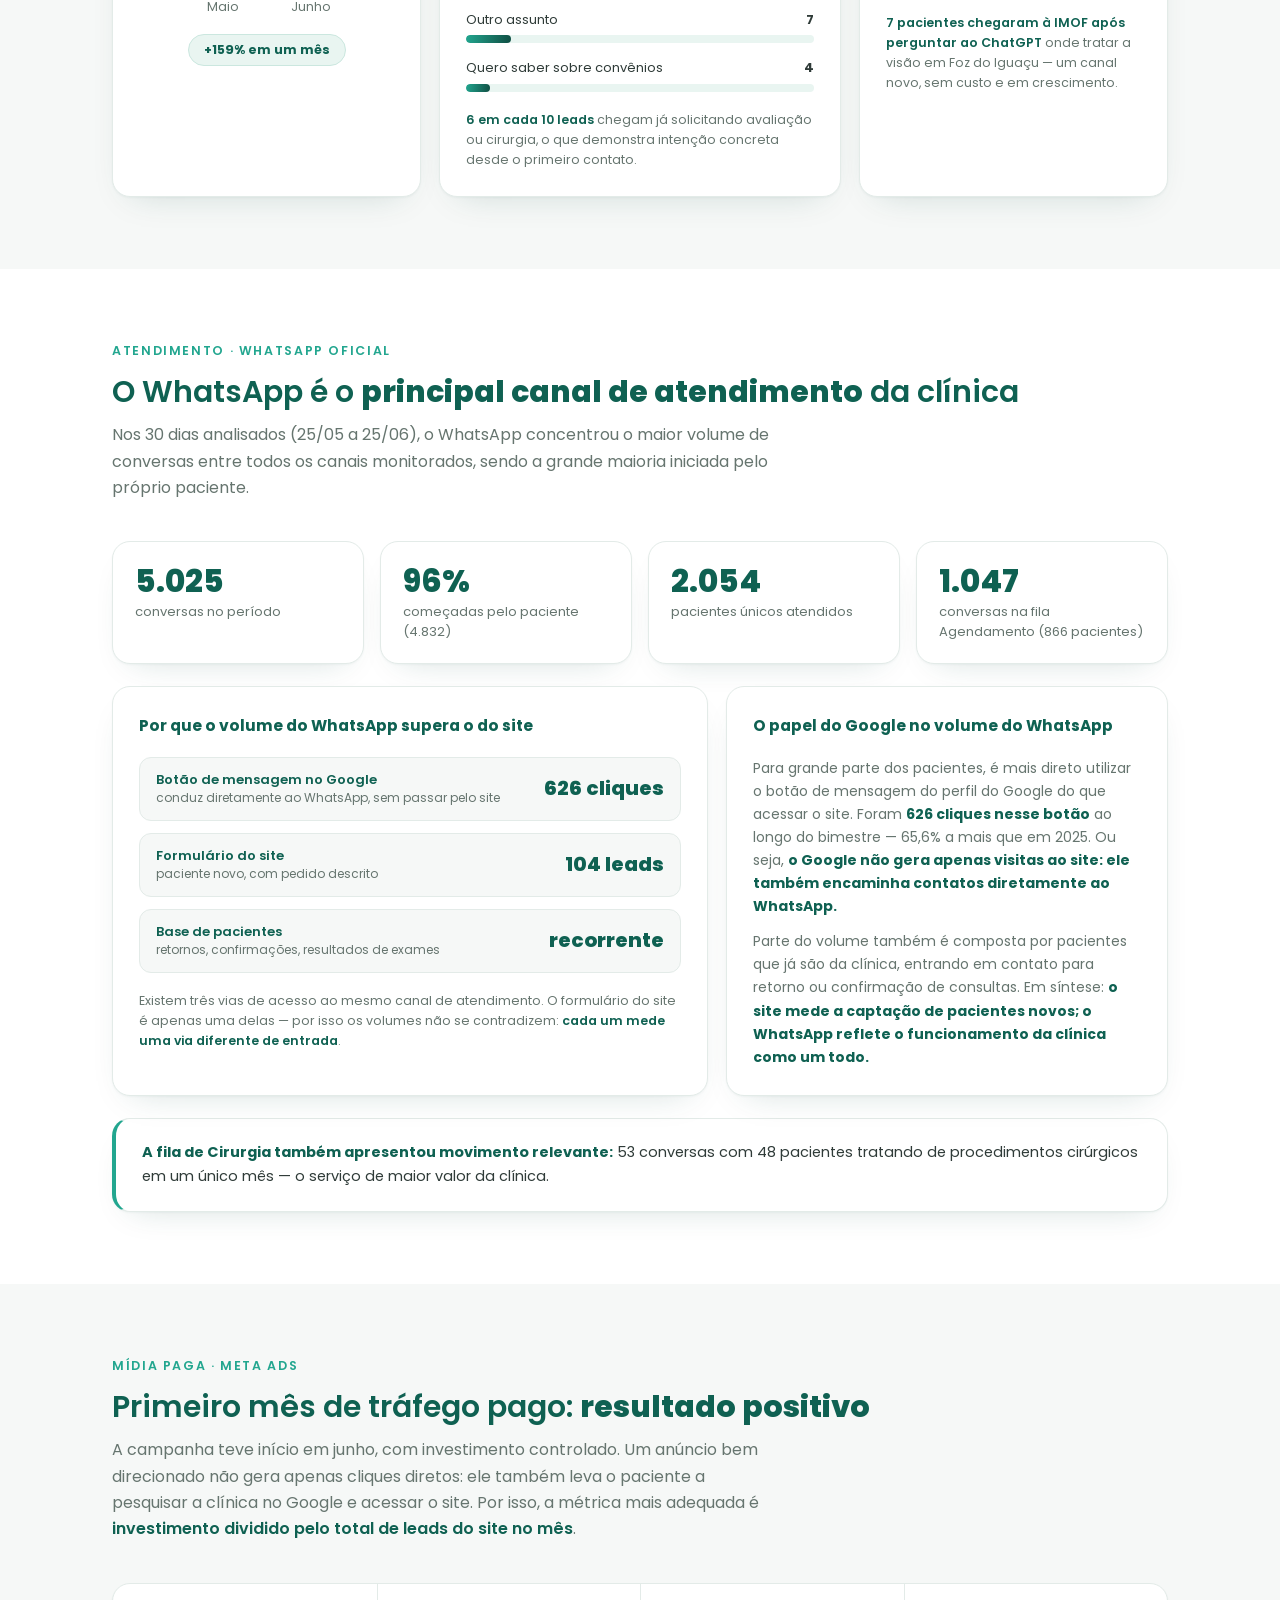
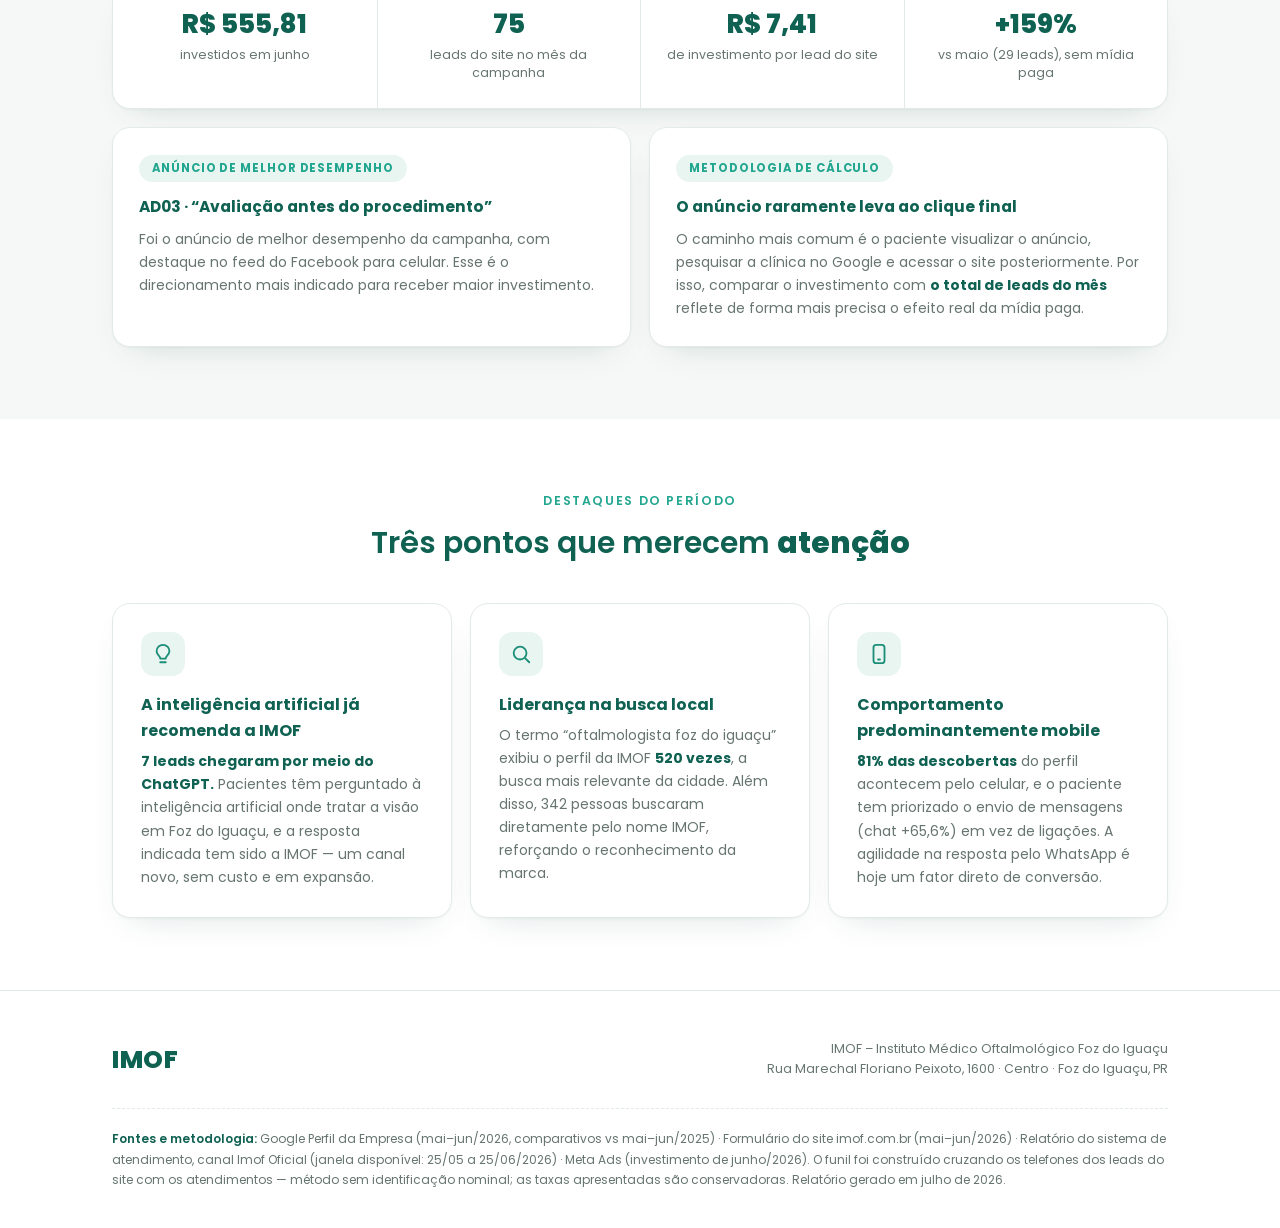
==== commit 019b2683: "Ajusta tom do relatório para linguagem mais formal Remove expressões coloquiais (gírias, idiomas inf" ====
--- a/index.html
+++ b/index.html
@@ -232,7 +232,7 @@
     <div class="reveal">
       <div class="eyebrow">Relatório de Performance · Maio &amp; Junho de 2026</div>
       <h1>O caminho do paciente,<br>da busca ao <b>agendamento</b>.</h1>
-      <p class="lead">Medimos os quatro canais digitais da IMOF em maio e junho. Este relatório mostra, em números simples: onde o paciente encontra a clínica, por onde ele chama — e quanto disso vira agendamento.</p>
+      <p class="lead">Este relatório reúne os quatro canais digitais da IMOF em maio e junho, mostrando de forma objetiva onde o paciente encontra a clínica, como inicia o contato e quanto desse contato se converte em agendamento.</p>
       <div class="hero-meta">
         <span class="pill"><span class="dot"></span>Google Perfil da Empresa</span>
         <span class="pill"><span class="dot"></span>Site imof.com.br</span>
@@ -255,21 +255,21 @@
     <div class="reveal">
       <div class="eyebrow">Visão de Funil</div>
       <h2>Do formulário ao <b>agendamento</b></h2>
-      <p class="lead">Pegamos os leads do site e procuramos cada um, pelo telefone, no sistema de atendimento da clínica. Dos 104 leads do bimestre, <b>86 estão na janela que o sistema cobre (25/05 a 25/06)</b> — o funil abaixo é calculado sobre eles.</p>
+      <p class="lead">Cada lead do site foi localizado, pelo número de telefone, no sistema de atendimento da clínica. Dos 104 leads do bimestre, <b>86 estão dentro da janela coberta pelo sistema (25/05 a 25/06)</b> — e é sobre esses 86 que o funil abaixo é calculado.</p>
     </div>
     <div class="funnel-grid">
       <div class="funnel reveal">
         <div class="frow">
           <div class="ftop">
-            <span class="fl">Leads pelo site<small>os 86 da janela 25/05–25/06, dos 104 do bimestre</small></span>
+            <span class="fl">Leads pelo site<small>86 dentro da janela 25/05–25/06, do total de 104 no bimestre</small></span>
             <span class="fn">86</span>
           </div>
           <div class="track"><div class="fill" data-w="100%"></div></div>
         </div>
-        <div class="fconn"><span>↓ 73% viram conversa</span></div>
+        <div class="fconn"><span>↓ 73% avançam para conversa</span></div>
         <div class="frow">
           <div class="ftop">
-            <span class="fl">Viraram conversa<small>no WhatsApp da clínica</small></span>
+            <span class="fl">Iniciaram conversa<small>no WhatsApp da clínica</small></span>
             <span class="fn">63</span>
           </div>
           <div class="track"><div class="fill" data-w="73%"></div></div>
@@ -277,20 +277,20 @@
         <div class="fconn"><span>↓ 57% avançam</span></div>
         <div class="frow">
           <div class="ftop">
-            <span class="fl">Chegaram à fila<small>de Agendamento ou Cirurgia</small></span>
+            <span class="fl">Avançaram à fila<small>de Agendamento ou Cirurgia</small></span>
             <span class="fn">36</span>
           </div>
           <div class="track"><div class="fill" data-w="42%"></div></div>
         </div>
       </div>
       <div class="fcard reveal">
-        <h3>Em bom português</h3>
+        <h3>Leitura dos números</h3>
         <div class="big-rate">
-          <div><strong>73%</strong><span>dos leads do site<br>viram conversa</span></div>
-          <div><strong>42%</strong><span>dos leads do site<br>viram agendamento</span></div>
-        </div>
-        <p>A cada 10 pessoas que preenchem o formulário, <b>7 conversam com a clínica</b> e <b>4 entram na fila de agendamento</b>. O site não atrai curiosos: atrai gente pronta para marcar.</p>
-        <p class="footnote">Cruzamento feito por telefone (sem nome), entre os leads do site e o relatório de atendimentos. As taxas reais podem ser ainda maiores.</p>
+          <div><strong>73%</strong><span>dos leads do site<br>iniciam conversa</span></div>
+          <div><strong>42%</strong><span>dos leads do site<br>chegam a agendamento</span></div>
+        </div>
+        <p>A cada 10 pacientes que preenchem o formulário, <b>7 iniciam conversa com a clínica</b> e <b>4 chegam à fila de agendamento</b>. O formulário atrai pacientes com intenção real de agendar, não apenas curiosidade.</p>
+        <p class="footnote">Cruzamento realizado por número de telefone (sem identificação nominal) entre os leads do site e o relatório de atendimentos. As taxas reais podem ser ainda mais altas.</p>
       </div>
     </div>
   </div>
@@ -302,7 +302,7 @@
     <div class="reveal">
       <div class="eyebrow">Presença Local · Google</div>
       <h2>Onde o paciente <b>encontra</b> a IMOF</h2>
-      <p class="lead">Desempenho do perfil da IMOF no Google em maio e junho, comparado com o mesmo período de 2025. O resumo: <b>a região buscou menos — mas quem buscou, encontrou a IMOF e chamou mais.</b></p>
+      <p class="lead">Desempenho do perfil da IMOF no Google em maio e junho, comparado ao mesmo período de 2025. Em síntese: <b>a busca na região foi menor, mas quem buscou encontrou a IMOF e iniciou mais contatos.</b></p>
     </div>
     <div class="metrics reveal">
       <div class="mcard"><span class="mv">5.997</span><span class="ml">pessoas visualizaram o perfil</span><span class="delta up">▲ +2,8% vs 2025</span></div>
@@ -314,7 +314,7 @@
     </div>
     <div class="insight reveal">
       <img src="https://imof.com.br/wp-content/uploads/2026/04/imof-isotipo-cta.svg" alt="" onerror="this.style.display='none'">
-      <p><b>Menos gente buscando, mais gente convertendo.</b> As exibições em pesquisa caíram 12,5% — sinal de que a própria procura na região foi menor que em 2025. Mesmo assim, as visualizações do perfil <b>cresceram 2,8%</b> e os inícios de conversa pelo chat (Google → WhatsApp) <b>saltaram 65,6%</b>. As ligações caíram 40,9% pelo mesmo motivo que o chat subiu: o paciente trocou o telefone pela mensagem. Somando os dois, foram <b>1.360 contatos diretos</b> partindo do Google.</p>
+      <p><b>Queda na busca da região, alta na conversão da IMOF.</b> As exibições em resultados de pesquisa caíram 12,5%, o que indica uma redução na própria procura da região em relação a 2025. Ainda assim, as visualizações do perfil <b>cresceram 2,8%</b> e os inícios de conversa pelo chat (Google → WhatsApp) <b>aumentaram 65,6%</b>. As ligações caíram 40,9% pelo mesmo motivo do crescimento do chat: o paciente passou a preferir a mensagem em vez do telefone. Somando os dois canais, foram <b>1.360 contatos diretos</b> originados no Google.</p>
     </div>
     <div class="two-col">
       <div class="panel reveal">
@@ -324,7 +324,7 @@
         <div class="hbar"><div class="ht"><span>imof – instituto médico oftalmológico</span><span>256</span></div><div class="track"><div class="fill" data-w="49%"></div></div></div>
         <div class="hbar"><div class="ht"><span>oftalmologista em foz do iguaçu</span><span>87</span></div><div class="track"><div class="fill" data-w="17%"></div></div></div>
         <div class="hbar"><div class="ht"><span>imof</span><span>86</span></div><div class="track"><div class="fill" data-w="16.5%"></div></div></div>
-        <p class="footnote">A IMOF domina a busca mais valiosa da cidade. E <b>342 pessoas buscaram direto pelo nome IMOF</b> — a marca está na cabeça do paciente.</p>
+        <p class="footnote">A IMOF lidera a busca mais relevante da cidade. Além disso, <b>342 pessoas buscaram diretamente pelo nome IMOF</b>, o que indica reconhecimento consolidado da marca.</p>
       </div>
       <div class="panel reveal">
         <h3>Por onde o perfil é descoberto</h3>
@@ -337,7 +337,7 @@
             <li><i style="background:var(--mint)"></i><b>141</b>&nbsp;Google Maps · computador</li>
           </ul>
         </div>
-        <p class="footnote">8 em cada 10 descobertas acontecem no celular. A jornada toda precisa funcionar na palma da mão — e funciona.</p>
+        <p class="footnote">8 em cada 10 descobertas do perfil acontecem pelo celular, o que confirma a importância de uma boa experiência em dispositivos móveis.</p>
       </div>
     </div>
   </div>
@@ -348,8 +348,8 @@
   <div class="wrap">
     <div class="reveal">
       <div class="eyebrow">Site imof.com.br</div>
-      <h2>O formulário virou <b>máquina de leads</b></h2>
-      <p class="lead">104 pacientes deixaram nome e WhatsApp pelo site em dois meses. E o ritmo mais que dobrou de maio para junho.</p>
+      <h2>O formulário se firma como <b>fonte de leads</b></h2>
+      <p class="lead">104 pacientes preencheram o formulário do site com nome e WhatsApp ao longo do bimestre, com o volume mais que dobrando de maio para junho.</p>
     </div>
     <div class="leads-grid">
       <div class="panel reveal center">
@@ -367,7 +367,7 @@
         <div class="hbar"><div class="ht"><span>Tenho interesse em uma cirurgia</span><span>8</span></div><div class="track"><div class="fill" data-w="15%"></div></div></div>
         <div class="hbar"><div class="ht"><span>Outro assunto</span><span>7</span></div><div class="track"><div class="fill" data-w="13%"></div></div></div>
         <div class="hbar"><div class="ht"><span>Quero saber sobre convênios</span><span>4</span></div><div class="track"><div class="fill" data-w="7%"></div></div></div>
-        <p class="footnote"><b>6 em cada 10 leads</b> já chegam pedindo avaliação ou cirurgia. Intenção alta desde o primeiro contato.</p>
+        <p class="footnote"><b>6 em cada 10 leads</b> chegam já solicitando avaliação ou cirurgia, o que demonstra intenção concreta desde o primeiro contato.</p>
       </div>
       <div class="panel reveal">
         <h3>De onde vieram</h3>
@@ -375,7 +375,7 @@
           <div class="src"><span class="sl">Navegação tradicional<small>Google, tráfego direto e campanhas</small></span><span class="sn">97</span></div>
           <div class="src"><span class="sl">ChatGPT<small>a IA recomendando a clínica</small></span><span class="sn">7</span></div>
         </div>
-        <p class="footnote">Sim: <b>7 pacientes chegaram porque perguntaram ao ChatGPT</b> onde tratar a visão em Foz. Um canal novo, gratuito e crescendo.</p>
+        <p class="footnote"><b>7 pacientes chegaram à IMOF após perguntar ao ChatGPT</b> onde tratar a visão em Foz do Iguaçu — um canal novo, sem custo e em crescimento.</p>
       </div>
     </div>
   </div>
@@ -386,8 +386,8 @@
   <div class="wrap">
     <div class="reveal">
       <div class="eyebrow">Atendimento · WhatsApp Oficial</div>
-      <h2>O WhatsApp é o <b>balcão digital</b> da clínica</h2>
-      <p class="lead">Em 30 dias medidos (25/05 a 25/06), o WhatsApp concentrou o maior volume de conversas de todo o ecossistema — e quase tudo começa pelo próprio paciente.</p>
+      <h2>O WhatsApp é o <b>principal canal de atendimento</b> da clínica</h2>
+      <p class="lead">Nos 30 dias analisados (25/05 a 25/06), o WhatsApp concentrou o maior volume de conversas entre todos os canais monitorados, sendo a grande maioria iniciada pelo próprio paciente.</p>
     </div>
     <div class="wa-grid reveal">
       <div class="mcard"><span class="mv">5.025</span><span class="ml">conversas no período</span></div>
@@ -397,23 +397,23 @@
     </div>
     <div class="two-col">
       <div class="panel reveal">
-        <h3>Por que o WhatsApp é tão maior que o site?</h3>
+        <h3>Por que o volume do WhatsApp supera o do site</h3>
         <div class="src-list">
-          <div class="src"><span class="sl">Botão de mensagem no Google<small>o caminho mais curto: nem passa pelo site</small></span><span class="sn">626 cliques</span></div>
+          <div class="src"><span class="sl">Botão de mensagem no Google<small>conduz diretamente ao WhatsApp, sem passar pelo site</small></span><span class="sn">626 cliques</span></div>
           <div class="src"><span class="sl">Formulário do site<small>paciente novo, com pedido descrito</small></span><span class="sn">104 leads</span></div>
           <div class="src"><span class="sl">Base de pacientes<small>retornos, confirmações, resultados de exames</small></span><span class="sn">recorrente</span></div>
         </div>
-        <p class="footnote">Três portas levam ao mesmo balcão. O formulário é só uma delas — por isso os números não se contradizem: <b>medem portas diferentes</b>.</p>
-      </div>
-      <div class="panel reveal">
-        <h3>Cada canal com o seu crédito</h3>
-        <p style="font-size:14px;color:var(--muted)">Para muita gente, é mais rápido tocar no botão de mensagem do Google e já cair no WhatsApp do que abrir o site. Foram <b style="color:var(--g700)">626 cliques nesse botão</b> no bimestre — 65,6% a mais que em 2025. Ou seja: <b style="color:var(--g700)">o Google não gera só visita ao site; ele abastece o WhatsApp diretamente.</b></p>
-        <p style="font-size:14px;color:var(--muted);margin-top:12px">E parte de quem chama já é paciente da casa, voltando para retorno ou confirmação. Em resumo: <b style="color:var(--g700)">o site mede o paciente novo pedindo atendimento; o WhatsApp mede a clínica inteira funcionando.</b></p>
+        <p class="footnote">Existem três vias de acesso ao mesmo canal de atendimento. O formulário do site é apenas uma delas — por isso os volumes não se contradizem: <b>cada um mede uma via diferente de entrada</b>.</p>
+      </div>
+      <div class="panel reveal">
+        <h3>O papel do Google no volume do WhatsApp</h3>
+        <p style="font-size:14px;color:var(--muted)">Para grande parte dos pacientes, é mais direto utilizar o botão de mensagem do perfil do Google do que acessar o site. Foram <b style="color:var(--g700)">626 cliques nesse botão</b> ao longo do bimestre — 65,6% a mais que em 2025. Ou seja, <b style="color:var(--g700)">o Google não gera apenas visitas ao site: ele também encaminha contatos diretamente ao WhatsApp.</b></p>
+        <p style="font-size:14px;color:var(--muted);margin-top:12px">Parte do volume também é composta por pacientes que já são da clínica, entrando em contato para retorno ou confirmação de consultas. Em síntese: <b style="color:var(--g700)">o site mede a captação de pacientes novos; o WhatsApp reflete o funcionamento da clínica como um todo.</b></p>
       </div>
     </div>
     <div class="insight reveal">
       <img src="https://imof.com.br/wp-content/uploads/2026/04/imof-isotipo-cta.svg" alt="" onerror="this.style.display='none'">
-      <p><b>A fila de Cirurgia também se movimentou:</b> 53 conversas com 48 pacientes tratando de procedimentos em um mês — exatamente o serviço de maior valor da clínica.</p>
+      <p><b>A fila de Cirurgia também apresentou movimento relevante:</b> 53 conversas com 48 pacientes tratando de procedimentos cirúrgicos em um único mês — o serviço de maior valor da clínica.</p>
     </div>
   </div>
 </section>
@@ -423,8 +423,8 @@
   <div class="wrap">
     <div class="reveal">
       <div class="eyebrow">Mídia Paga · Meta Ads</div>
-      <h2>Primeiro mês de tráfego pago: <b>sinal verde</b></h2>
-      <p class="lead">A campanha estreou em junho, com verba controlada. Anúncio bem feito não gera só clique no anúncio: ele faz o paciente pesquisar a clínica e entrar pelo site. Por isso, a conta certa é <b>investimento ÷ total de leads do site no mês</b>.</p>
+      <h2>Primeiro mês de tráfego pago: <b>resultado positivo</b></h2>
+      <p class="lead">A campanha teve início em junho, com investimento controlado. Um anúncio bem direcionado não gera apenas cliques diretos: ele também leva o paciente a pesquisar a clínica no Google e acessar o site. Por isso, a métrica mais adequada é <b>investimento dividido pelo total de leads do site no mês</b>.</p>
     </div>
     <div class="pipeline reveal">
       <div class="pstep"><div class="pv">R$ 555,81</div><div class="pl">investidos em junho</div></div>
@@ -434,14 +434,14 @@
     </div>
     <div class="meta-notes">
       <div class="panel reveal">
-        <span class="tagline">Criativo campeão</span>
+        <span class="tagline">Anúncio de melhor desempenho</span>
         <h3>AD03 · “Avaliação antes do procedimento”</h3>
-        <p>Foi o anúncio de melhor desempenho da campanha, com destaque no feed do Facebook no celular. É o ângulo certo para escalar com mais verba.</p>
-      </div>
-      <div class="panel reveal">
-        <span class="tagline">Por que olhar o total do site</span>
-        <h3>O anúncio raramente leva o clique final</h3>
-        <p>O caminho típico: o paciente vê o anúncio, pesquisa a clínica no Google e entra pelo site. Comparar o investimento com <b>todos os leads do mês</b> é a leitura mais fiel do efeito real da mídia.</p>
+        <p>Foi o anúncio de melhor desempenho da campanha, com destaque no feed do Facebook para celular. Esse é o direcionamento mais indicado para receber maior investimento.</p>
+      </div>
+      <div class="panel reveal">
+        <span class="tagline">Metodologia de cálculo</span>
+        <h3>O anúncio raramente leva ao clique final</h3>
+        <p>O caminho mais comum é o paciente visualizar o anúncio, pesquisar a clínica no Google e acessar o site posteriormente. Por isso, comparar o investimento com <b>o total de leads do mês</b> reflete de forma mais precisa o efeito real da mídia paga.</p>
       </div>
     </div>
   </div>
@@ -452,23 +452,23 @@
   <div class="wrap">
     <div class="center reveal">
       <div class="eyebrow">Destaques do Período</div>
-      <h2>Três sinais para <b>ficar de olho</b></h2>
+      <h2>Três pontos que merecem <b>atenção</b></h2>
     </div>
     <div class="hl-grid">
       <div class="hl reveal">
         <div class="ico"><svg viewBox="0 0 24 24" fill="none" stroke-width="2" stroke-linecap="round" stroke-linejoin="round"><path d="M12 2a7 7 0 0 1 7 7c0 2.5-1.5 4-3 5.5-.8.8-1 1.5-1 2.5h-6c0-1-.2-1.7-1-2.5C6.5 13 5 11.5 5 9a7 7 0 0 1 7-7z"/><path d="M9 21h6"/></svg></div>
-        <h3>A IA já recomenda a IMOF</h3>
-        <p><b>7 leads vieram do ChatGPT.</b> Pacientes perguntam à inteligência artificial onde tratar a visão em Foz — e a resposta tem sido a IMOF. Um canal novo, gratuito e crescendo.</p>
+        <h3>A inteligência artificial já recomenda a IMOF</h3>
+        <p><b>7 leads chegaram por meio do ChatGPT.</b> Pacientes têm perguntado à inteligência artificial onde tratar a visão em Foz do Iguaçu, e a resposta indicada tem sido a IMOF — um canal novo, sem custo e em expansão.</p>
       </div>
       <div class="hl reveal">
         <div class="ico"><svg viewBox="0 0 24 24" fill="none" stroke-width="2" stroke-linecap="round" stroke-linejoin="round"><circle cx="11" cy="11" r="7"/><path d="m21 21-4.3-4.3"/></svg></div>
-        <h3>Dona da busca local</h3>
-        <p>“Oftalmologista foz do iguaçu” exibiu o perfil <b>520 vezes</b> — a busca mais valiosa da cidade. E 342 pessoas buscaram direto pelo nome IMOF: marca lembrada.</p>
+        <h3>Liderança na busca local</h3>
+        <p>O termo “oftalmologista foz do iguaçu” exibiu o perfil da IMOF <b>520 vezes</b>, a busca mais relevante da cidade. Além disso, 342 pessoas buscaram diretamente pelo nome IMOF, reforçando o reconhecimento da marca.</p>
       </div>
       <div class="hl reveal">
         <div class="ico"><svg viewBox="0 0 24 24" fill="none" stroke-width="2" stroke-linecap="round" stroke-linejoin="round"><rect x="6" y="2" width="12" height="20" rx="3"/><path d="M11 18h2"/></svg></div>
-        <h3>Jornada 100% mobile</h3>
-        <p><b>81% das descobertas</b> acontecem no celular — e o paciente prefere mandar mensagem (chat +65,6%) a ligar. Quem responde rápido no WhatsApp, agenda.</p>
+        <h3>Comportamento predominantemente mobile</h3>
+        <p><b>81% das descobertas</b> do perfil acontecem pelo celular, e o paciente tem priorizado o envio de mensagens (chat +65,6%) em vez de ligações. A agilidade na resposta pelo WhatsApp é hoje um fator direto de conversão.</p>
       </div>
     </div>
   </div>
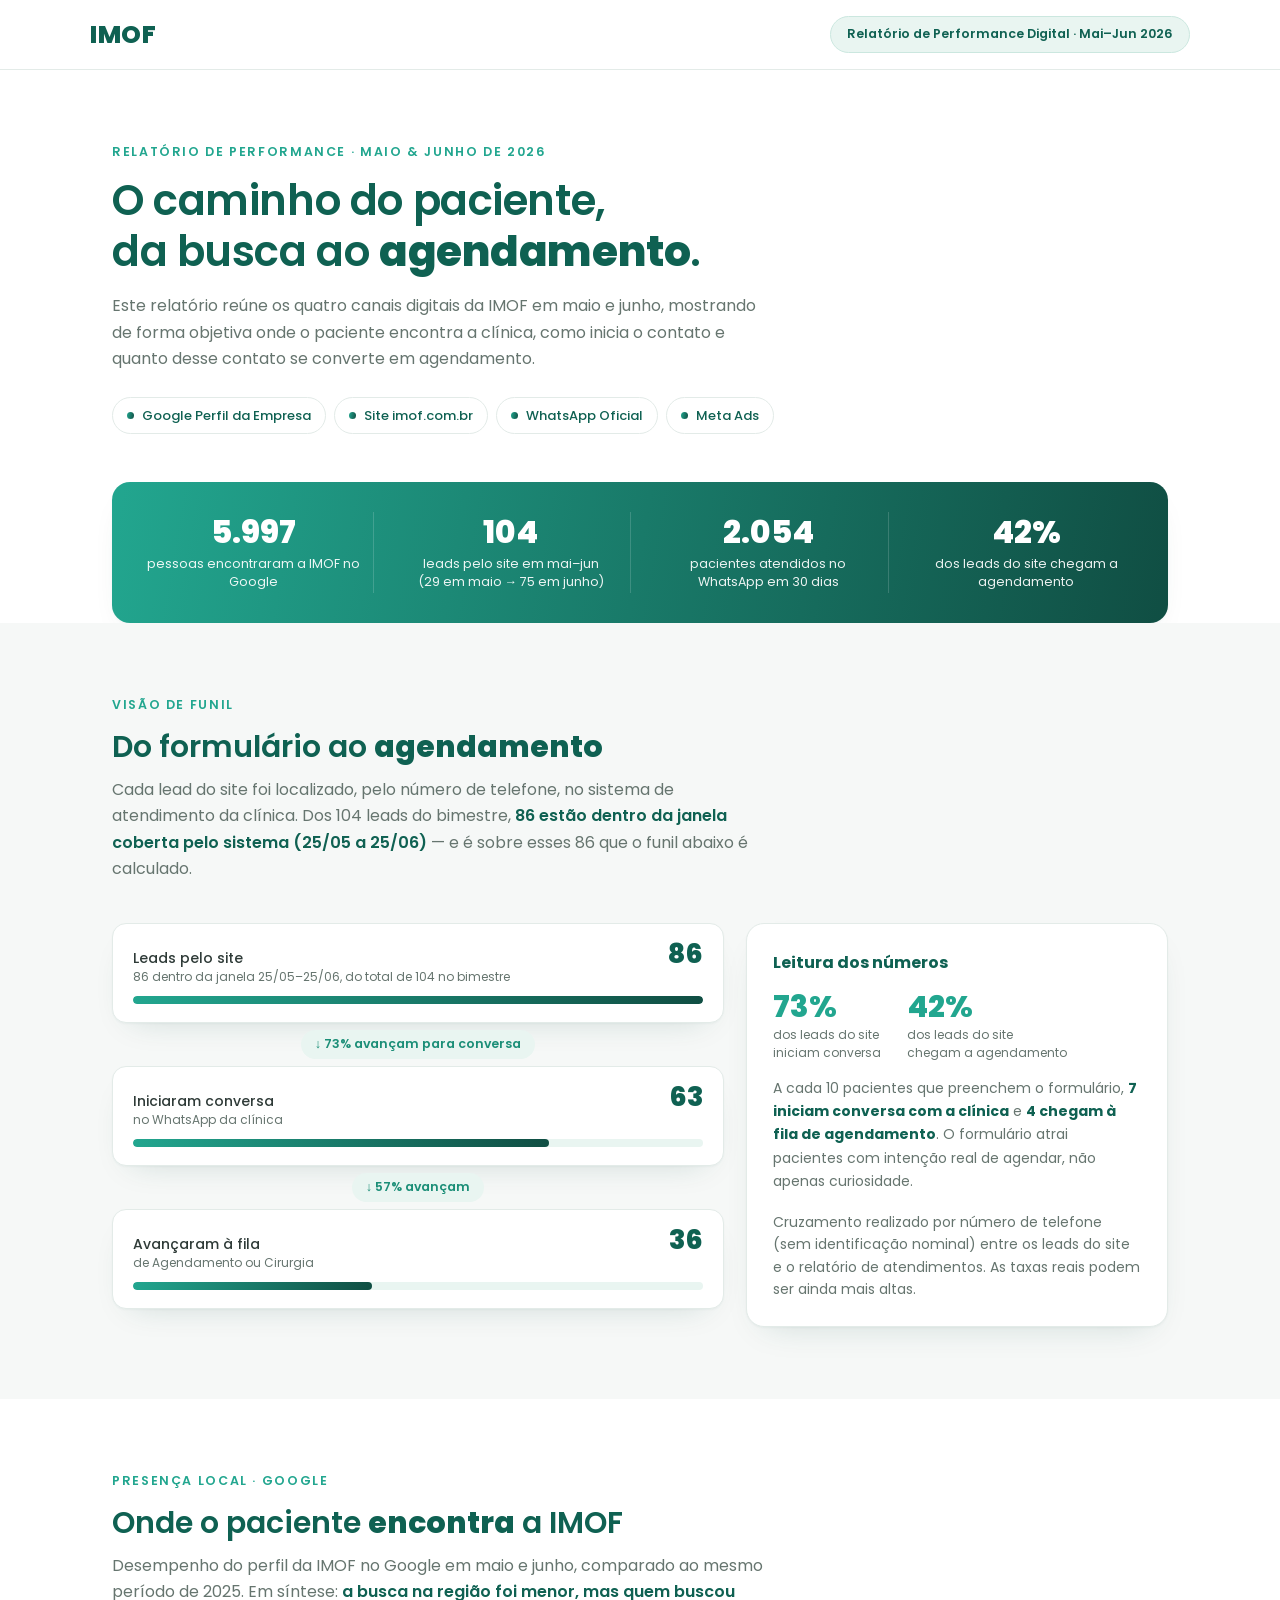
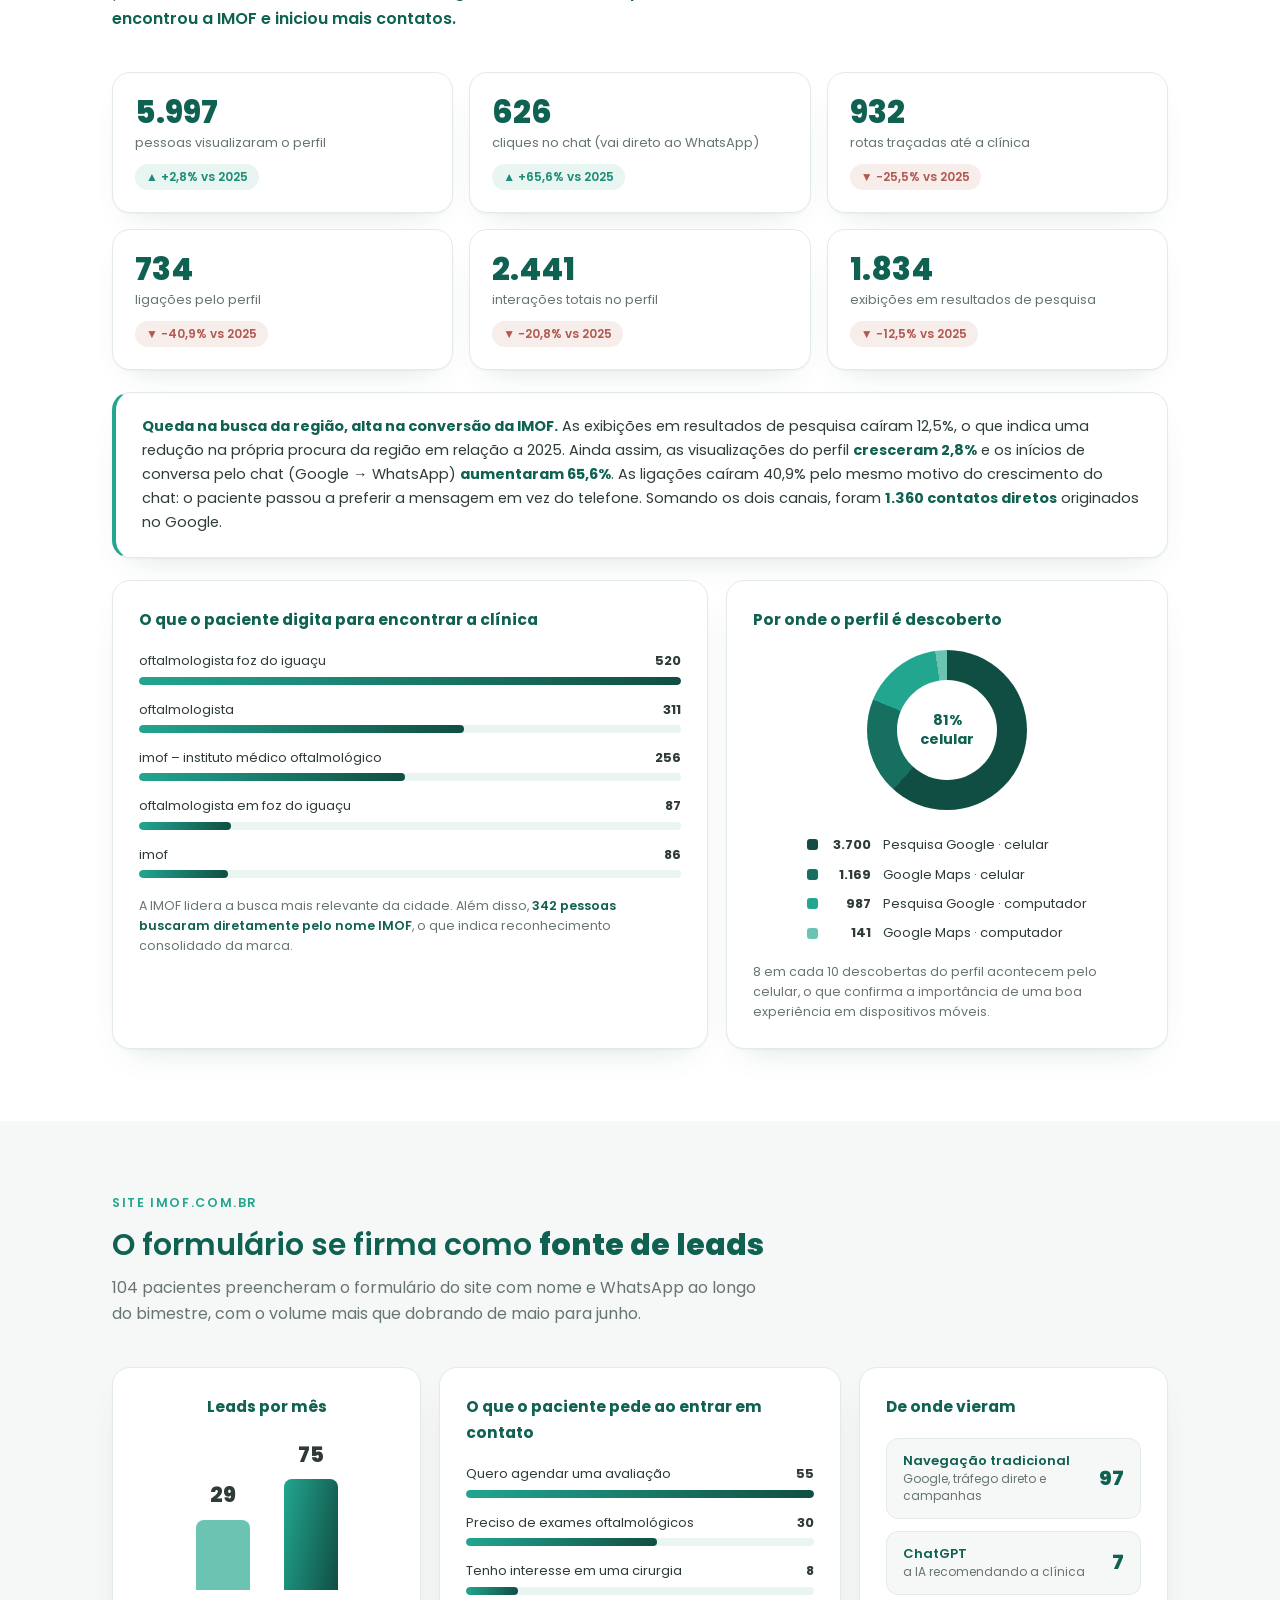
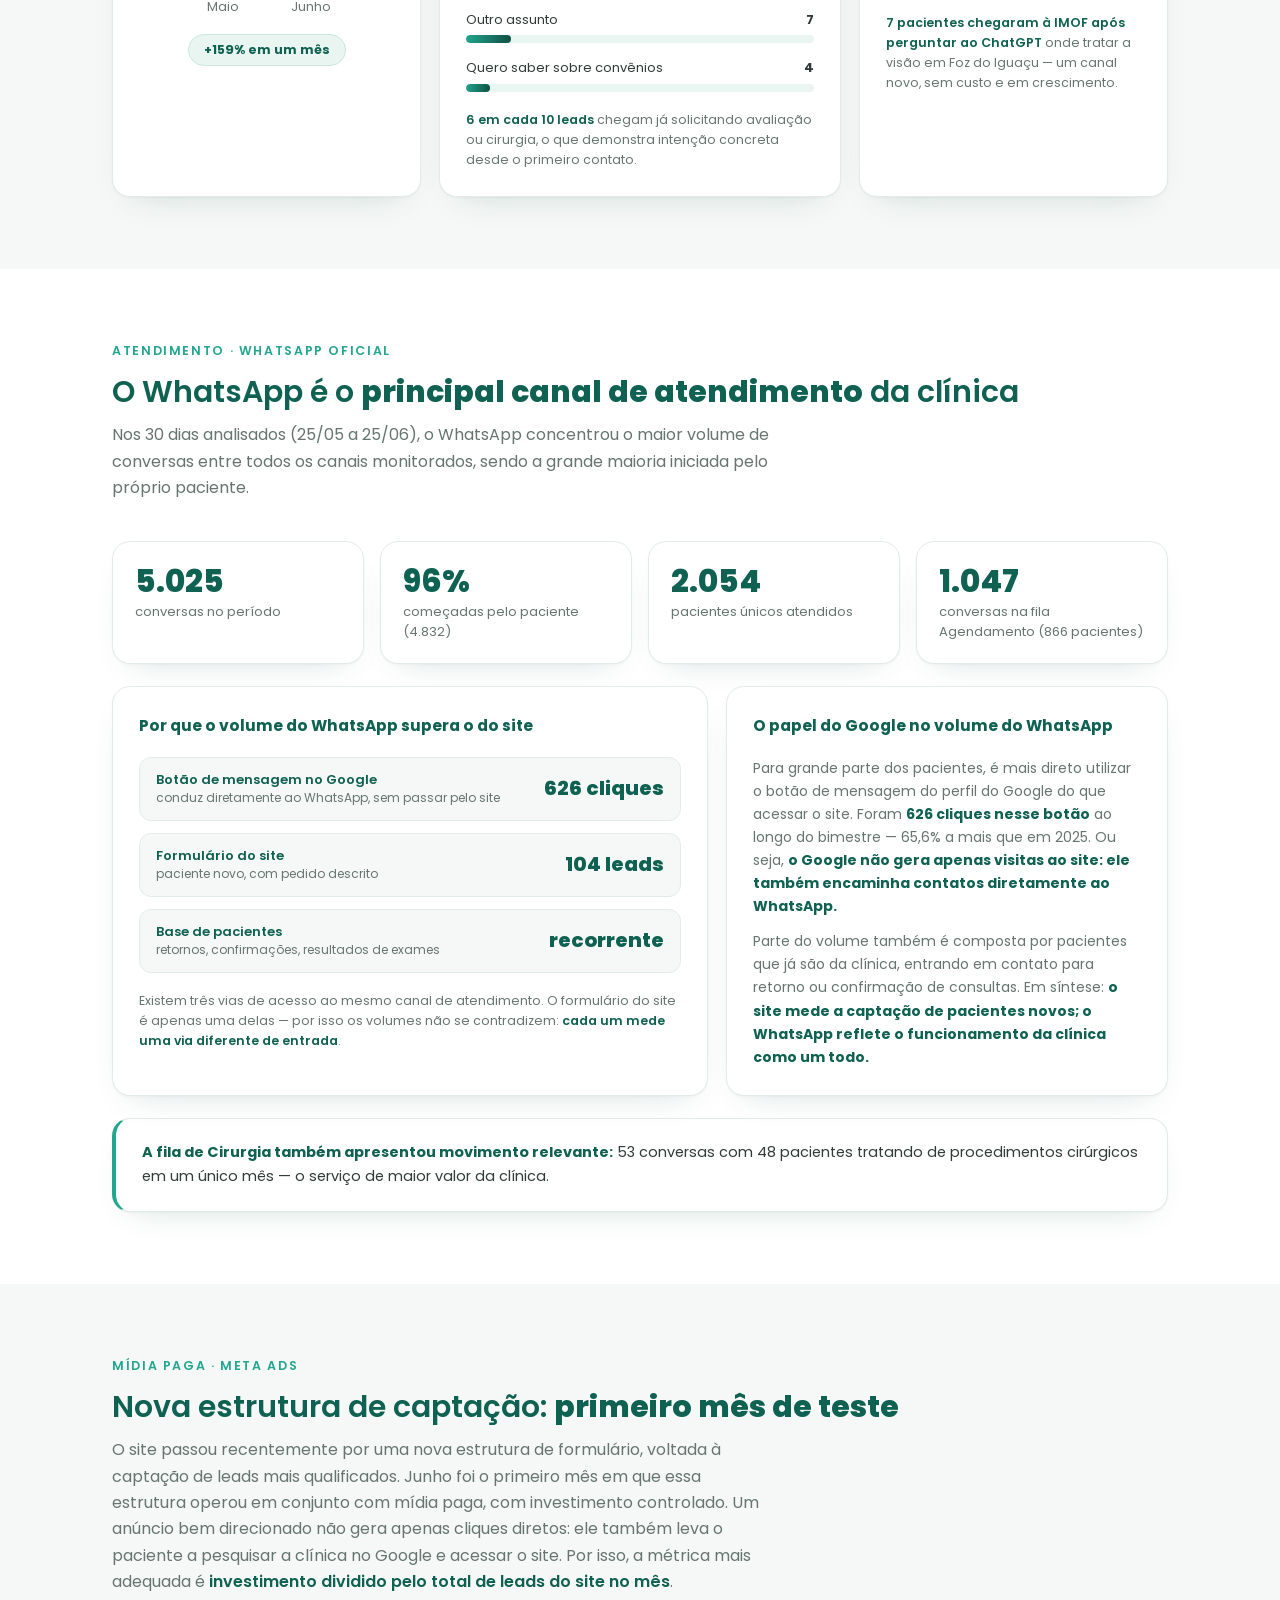
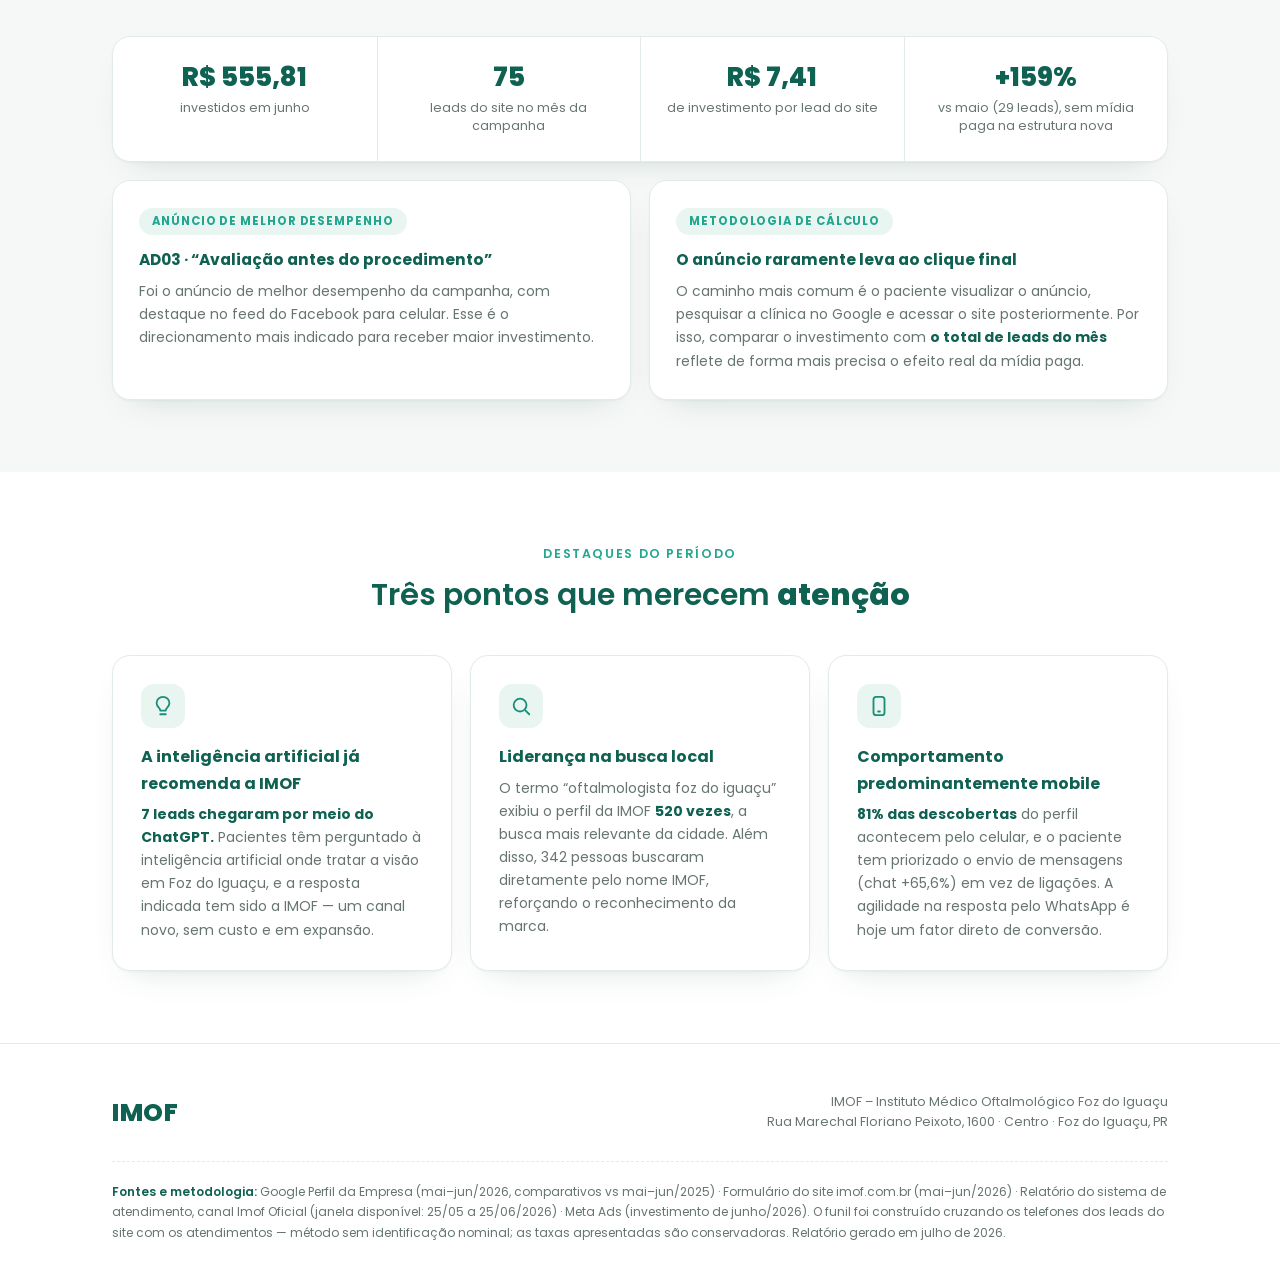
==== commit c12f2d68: "Corrige contexto da campanha Meta Ads e alinhamento da logo Meta Ads: junho foi o primeiro mês testa" ====
--- a/index.html
+++ b/index.html
@@ -47,11 +47,11 @@
 
 /* ---------- header ---------- */
 header{position:sticky;top:0;background:rgba(255,255,255,.92);backdrop-filter:blur(8px);z-index:50;border-bottom:1px solid var(--line)}
-.topbar{display:flex;align-items:center;justify-content:space-between;padding:14px 0}
-.topbar img{height:42px;width:auto;display:block}
-.logo-fallback{font-weight:800;font-size:25px;color:var(--g700);letter-spacing:.02em}
-.report-tag{font-size:12.5px;font-weight:600;color:var(--g700);background:var(--mint-soft);border:1px solid #CBE7DF;padding:7px 16px;border-radius:999px;white-space:nowrap}
-@media(max-width:600px){.report-tag{display:none}}
+.topbar{display:flex;align-items:center;justify-content:space-between;gap:14px;padding:14px 0}
+.topbar img{height:38px;width:auto;max-width:180px;object-fit:contain;flex:none;display:block}
+.logo-fallback{font-weight:800;font-size:25px;color:var(--g700);letter-spacing:.02em;flex:none}
+.report-tag{font-size:12.5px;font-weight:600;color:var(--g700);background:var(--mint-soft);border:1px solid #CBE7DF;padding:7px 16px;border-radius:999px;white-space:nowrap;flex:none}
+@media(max-width:600px){.report-tag{display:none}.topbar img{height:32px;max-width:140px}}
 
 /* ---------- hero ---------- */
 .hero{padding:72px 0 0}
@@ -196,7 +196,7 @@
 /* ---------- footer ---------- */
 footer{padding:48px 0 38px;border-top:1px solid var(--line)}
 .f-top{display:flex;justify-content:space-between;align-items:center;gap:20px;flex-wrap:wrap}
-.f-top img{height:36px}
+.f-top img{height:36px;width:auto;max-width:170px;object-fit:contain;flex:none}
 .f-top .addr{font-size:12.5px;color:var(--muted);text-align:right}
 @media(max-width:560px){.f-top .addr{text-align:left}}
 .method{margin-top:28px;font-size:12px;color:var(--muted);line-height:1.7;border-top:1px dashed var(--line);padding-top:20px}
@@ -423,14 +423,14 @@
   <div class="wrap">
     <div class="reveal">
       <div class="eyebrow">Mídia Paga · Meta Ads</div>
-      <h2>Primeiro mês de tráfego pago: <b>resultado positivo</b></h2>
-      <p class="lead">A campanha teve início em junho, com investimento controlado. Um anúncio bem direcionado não gera apenas cliques diretos: ele também leva o paciente a pesquisar a clínica no Google e acessar o site. Por isso, a métrica mais adequada é <b>investimento dividido pelo total de leads do site no mês</b>.</p>
+      <h2>Nova estrutura de captação: <b>primeiro mês de teste</b></h2>
+      <p class="lead">O site passou recentemente por uma nova estrutura de formulário, voltada à captação de leads mais qualificados. Junho foi o primeiro mês em que essa estrutura operou em conjunto com mídia paga, com investimento controlado. Um anúncio bem direcionado não gera apenas cliques diretos: ele também leva o paciente a pesquisar a clínica no Google e acessar o site. Por isso, a métrica mais adequada é <b>investimento dividido pelo total de leads do site no mês</b>.</p>
     </div>
     <div class="pipeline reveal">
       <div class="pstep"><div class="pv">R$ 555,81</div><div class="pl">investidos em junho</div></div>
       <div class="pstep"><div class="pv">75</div><div class="pl">leads do site no mês da campanha</div></div>
       <div class="pstep"><div class="pv">R$ 7,41</div><div class="pl">de investimento por lead do site</div></div>
-      <div class="pstep"><div class="pv">+159%</div><div class="pl">vs maio (29 leads), sem mídia paga</div></div>
+      <div class="pstep"><div class="pv">+159%</div><div class="pl">vs maio (29 leads), sem mídia paga na estrutura nova</div></div>
     </div>
     <div class="meta-notes">
       <div class="panel reveal">
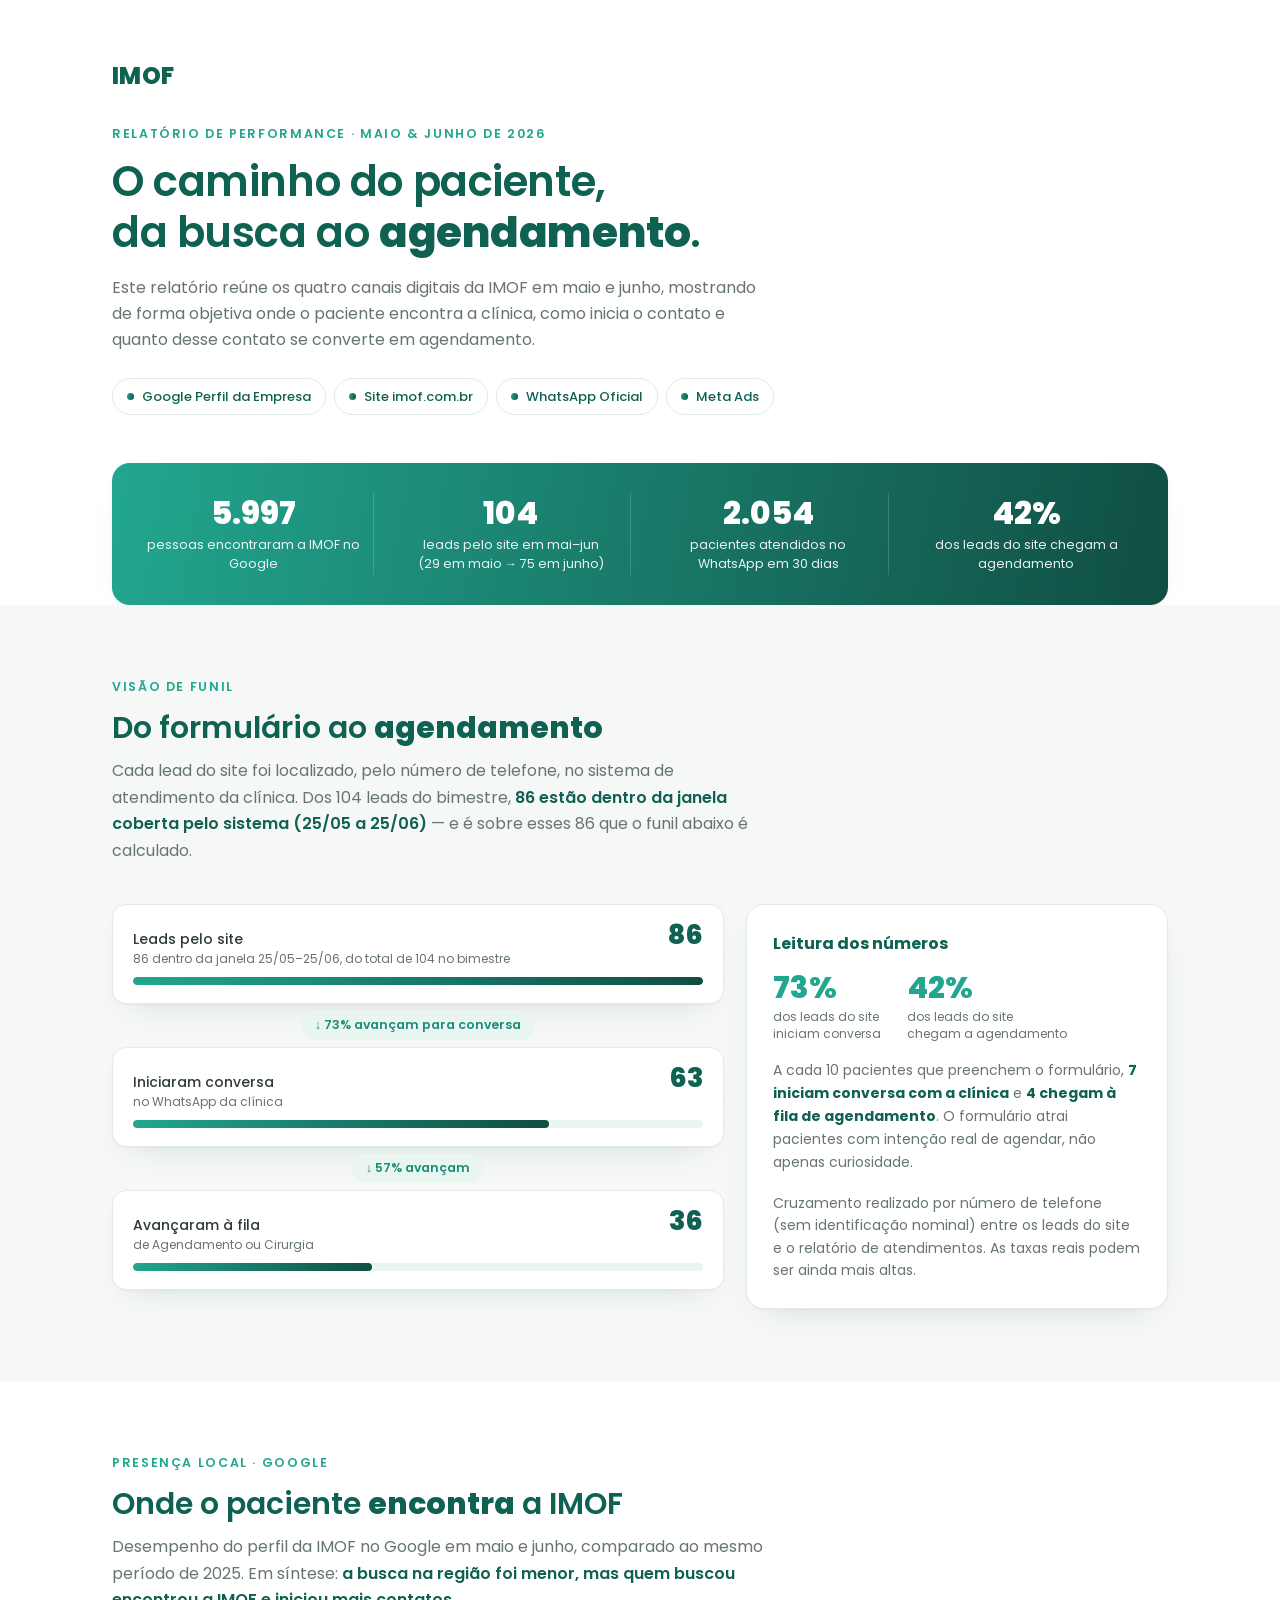
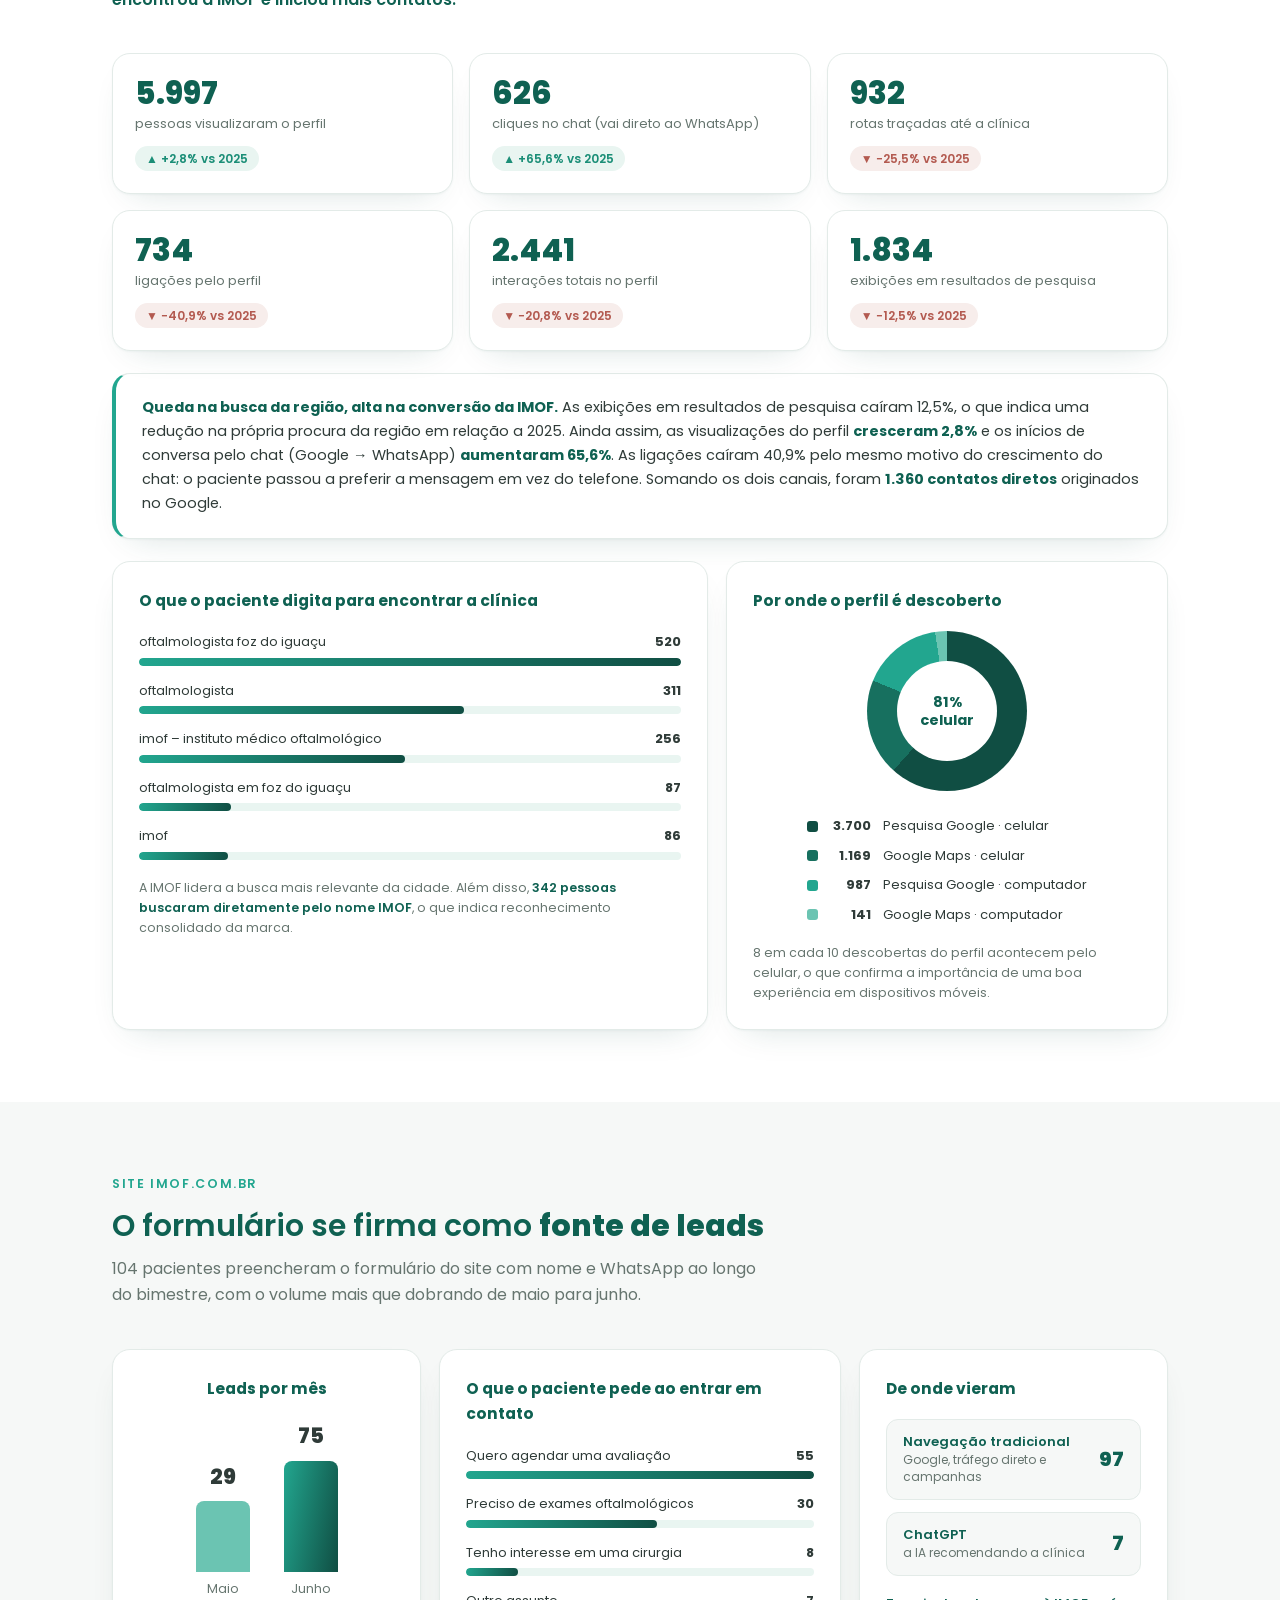
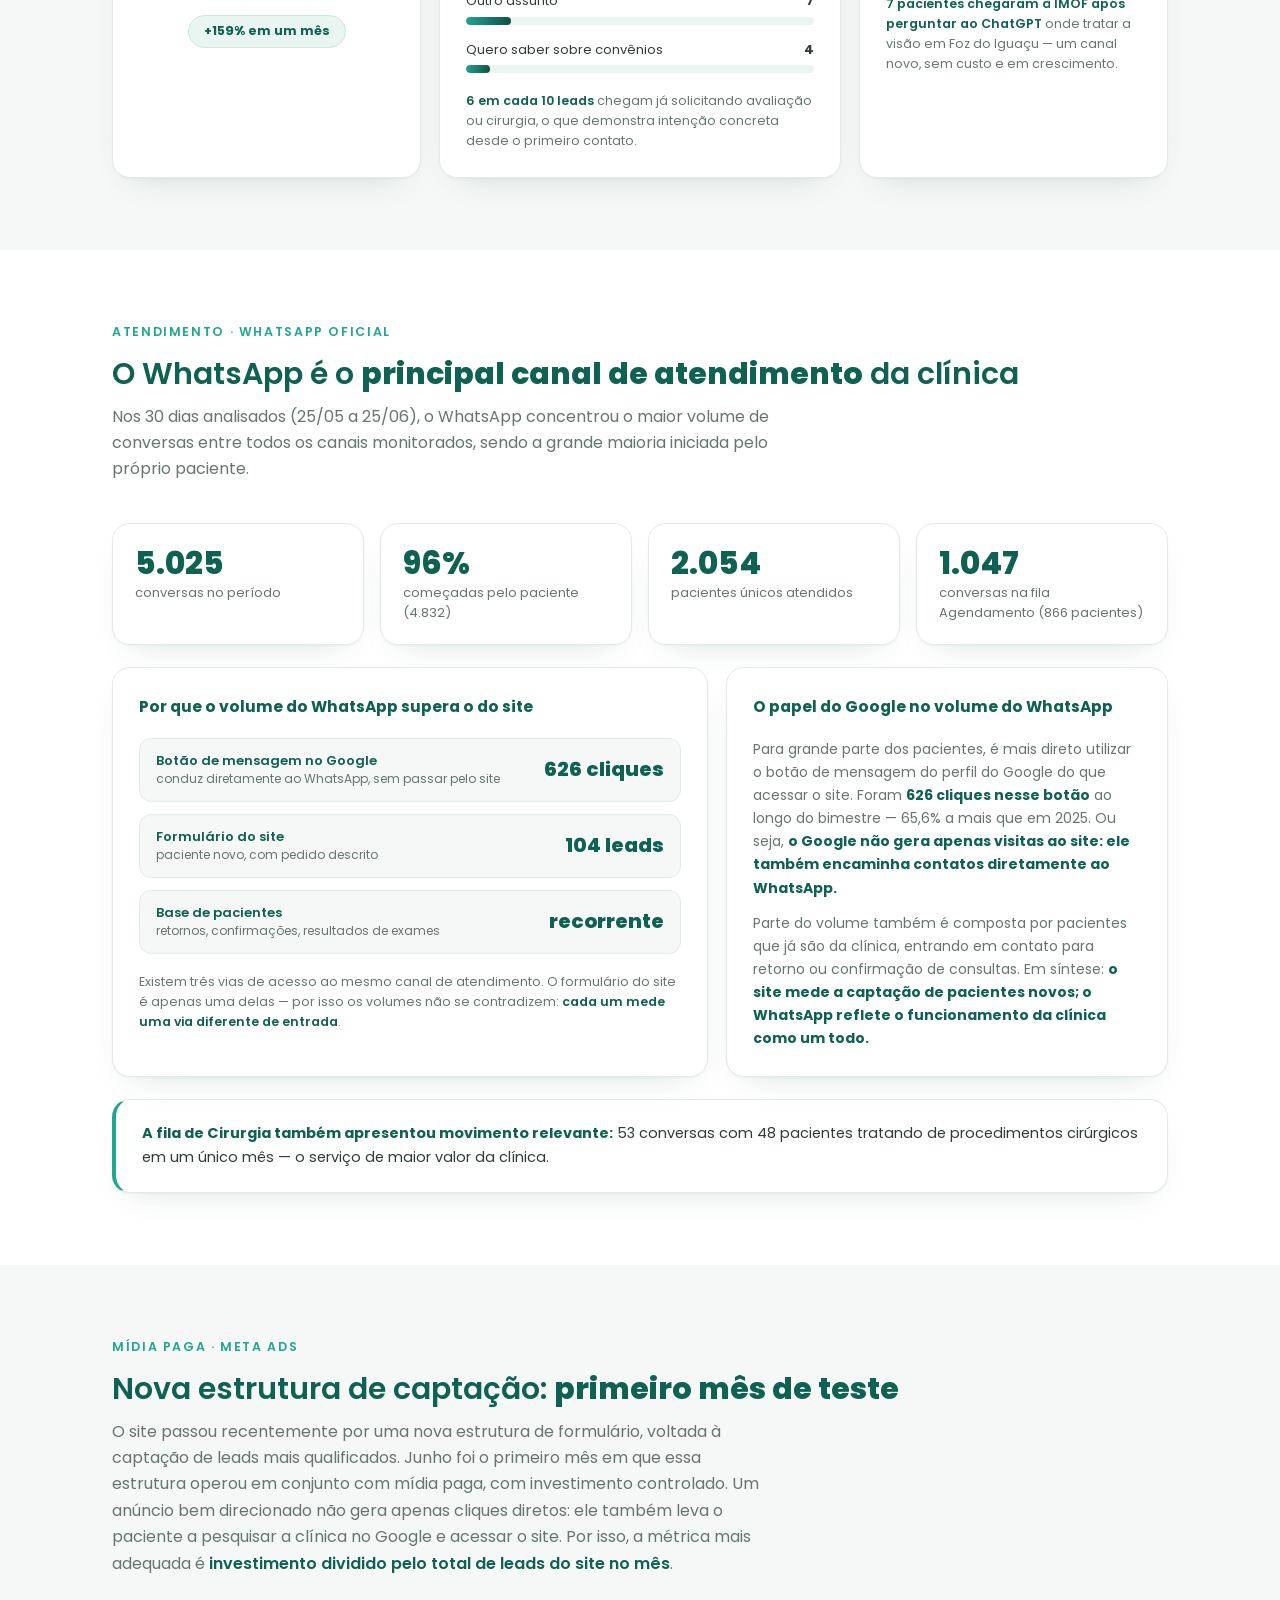
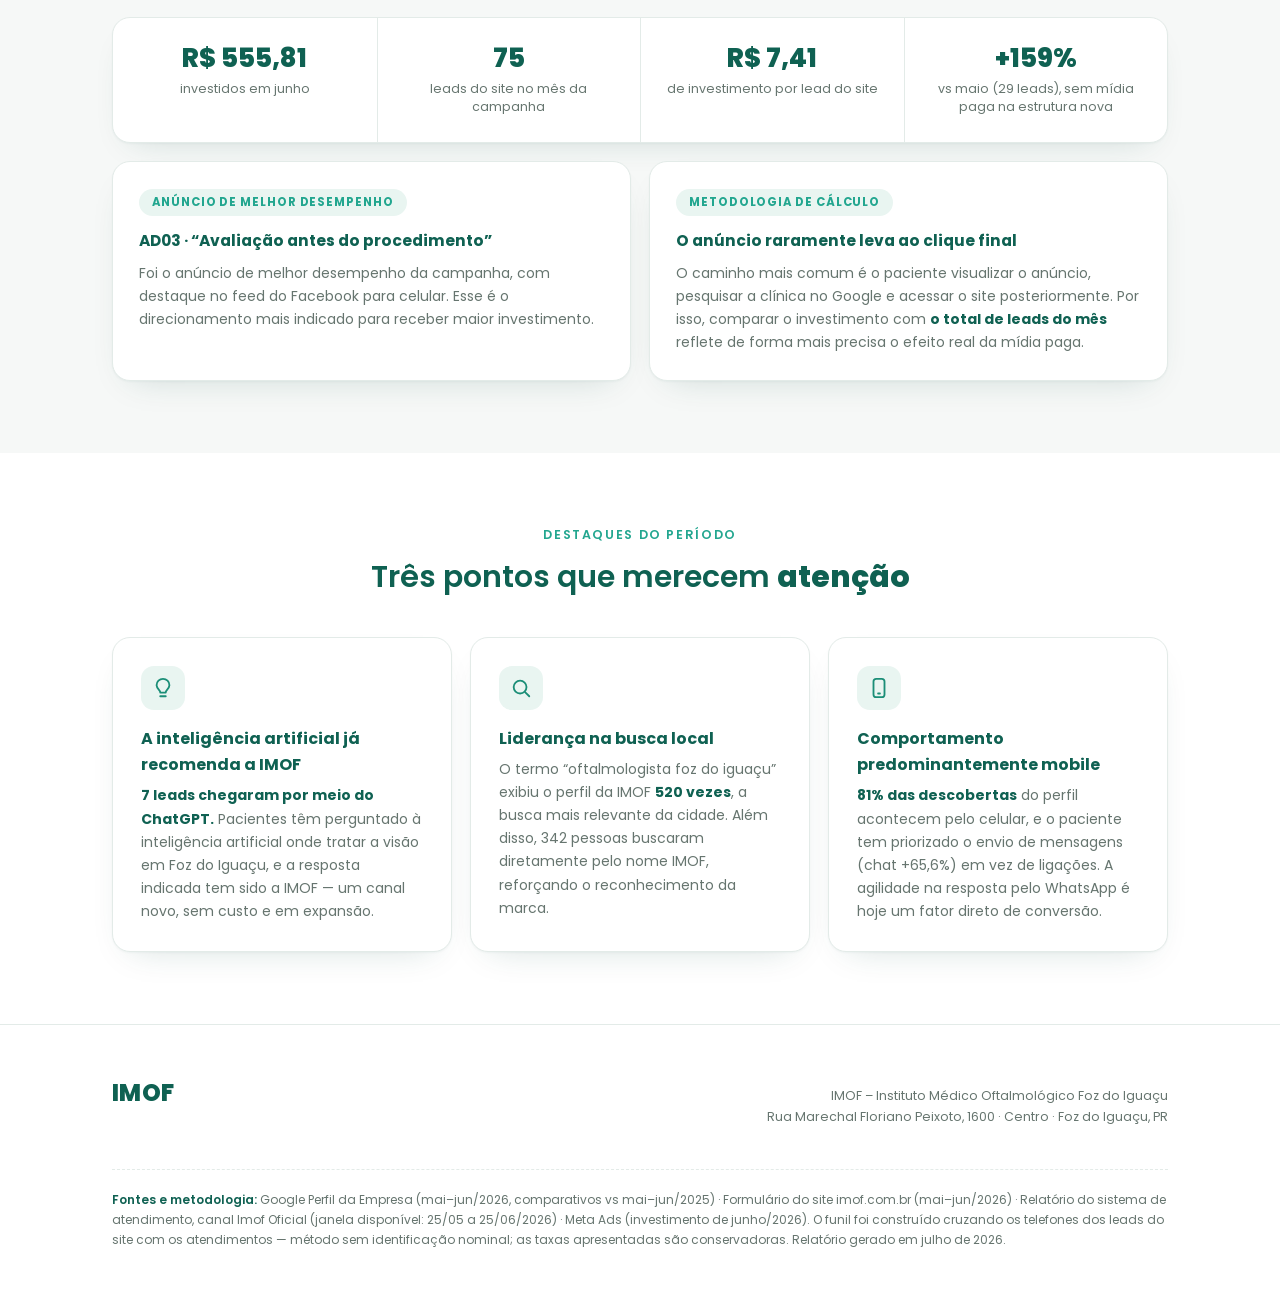
==== commit 0dc4548b: "Remove header fixo, move logo para cima do texto de abertura Simplifica o topo: logo IMOF alinhada à" ====
--- a/index.html
+++ b/index.html
@@ -45,17 +45,11 @@
 .center{text-align:center}
 .center .lead{margin:0 auto}
 
-/* ---------- header ---------- */
-header{position:sticky;top:0;background:rgba(255,255,255,.92);backdrop-filter:blur(8px);z-index:50;border-bottom:1px solid var(--line)}
-.topbar{display:flex;align-items:center;justify-content:space-between;gap:14px;padding:14px 0}
-.topbar img{height:38px;width:auto;max-width:180px;object-fit:contain;flex:none;display:block}
-.logo-fallback{font-weight:800;font-size:25px;color:var(--g700);letter-spacing:.02em;flex:none}
-.report-tag{font-size:12.5px;font-weight:600;color:var(--g700);background:var(--mint-soft);border:1px solid #CBE7DF;padding:7px 16px;border-radius:999px;white-space:nowrap;flex:none}
-@media(max-width:600px){.report-tag{display:none}.topbar img{height:32px;max-width:140px}}
-
 /* ---------- hero ---------- */
-.hero{padding:72px 0 0}
-@media(max-width:720px){.hero{padding:48px 0 0}}
+.hero{padding:56px 0 0}
+@media(max-width:720px){.hero{padding:40px 0 0}}
+.hero-logo{height:40px;width:auto;display:block;margin-bottom:28px}
+.logo-fallback{font-weight:800;font-size:24px;color:var(--g700);letter-spacing:.02em;display:block;margin-bottom:28px}
 .hero .lead{margin-top:16px}
 .hero-meta{display:flex;gap:8px;flex-wrap:wrap;margin-top:24px}
 .pill{display:inline-flex;align-items:center;gap:8px;font-size:13px;font-weight:500;color:var(--g700);background:#fff;border:1px solid var(--line);border-radius:999px;padding:7px 14px}
@@ -196,7 +190,7 @@
 /* ---------- footer ---------- */
 footer{padding:48px 0 38px;border-top:1px solid var(--line)}
 .f-top{display:flex;justify-content:space-between;align-items:center;gap:20px;flex-wrap:wrap}
-.f-top img{height:36px;width:auto;max-width:170px;object-fit:contain;flex:none}
+.f-top img{height:44px;width:auto;flex:none}
 .f-top .addr{font-size:12.5px;color:var(--muted);text-align:right}
 @media(max-width:560px){.f-top .addr{text-align:left}}
 .method{margin-top:28px;font-size:12px;color:var(--muted);line-height:1.7;border-top:1px dashed var(--line);padding-top:20px}
@@ -210,7 +204,6 @@
   .fill,.vb .col{transition:none}
 }
 @media print{
-  header{position:static}
   section{padding:30px 0}
   .reveal{opacity:1;transform:none}
   body{font-size:13px}
@@ -219,17 +212,11 @@
 </head>
 <body>
 
-<header>
-  <div class="wrap topbar">
-    <img src="https://imof.com.br/wp-content/uploads/2026/04/logo-imof.png" alt="IMOF – Instituto Médico Oftalmológico Foz do Iguaçu" onerror="this.outerHTML='<span class=&quot;logo-fallback&quot;>IMOF</span>'">
-    <span class="report-tag">Relatório de Performance Digital · Mai–Jun 2026</span>
-  </div>
-</header>
-
 <!-- ================= HERO ================= -->
 <section class="hero">
   <div class="wrap">
     <div class="reveal">
+      <img class="hero-logo" src="https://imof.com.br/wp-content/uploads/2026/04/logo-imof.png" alt="IMOF – Instituto Médico Oftalmológico Foz do Iguaçu" onerror="this.outerHTML='<span class=&quot;logo-fallback&quot;>IMOF</span>'">
       <div class="eyebrow">Relatório de Performance · Maio &amp; Junho de 2026</div>
       <h1>O caminho do paciente,<br>da busca ao <b>agendamento</b>.</h1>
       <p class="lead">Este relatório reúne os quatro canais digitais da IMOF em maio e junho, mostrando de forma objetiva onde o paciente encontra a clínica, como inicia o contato e quanto desse contato se converte em agendamento.</p>
